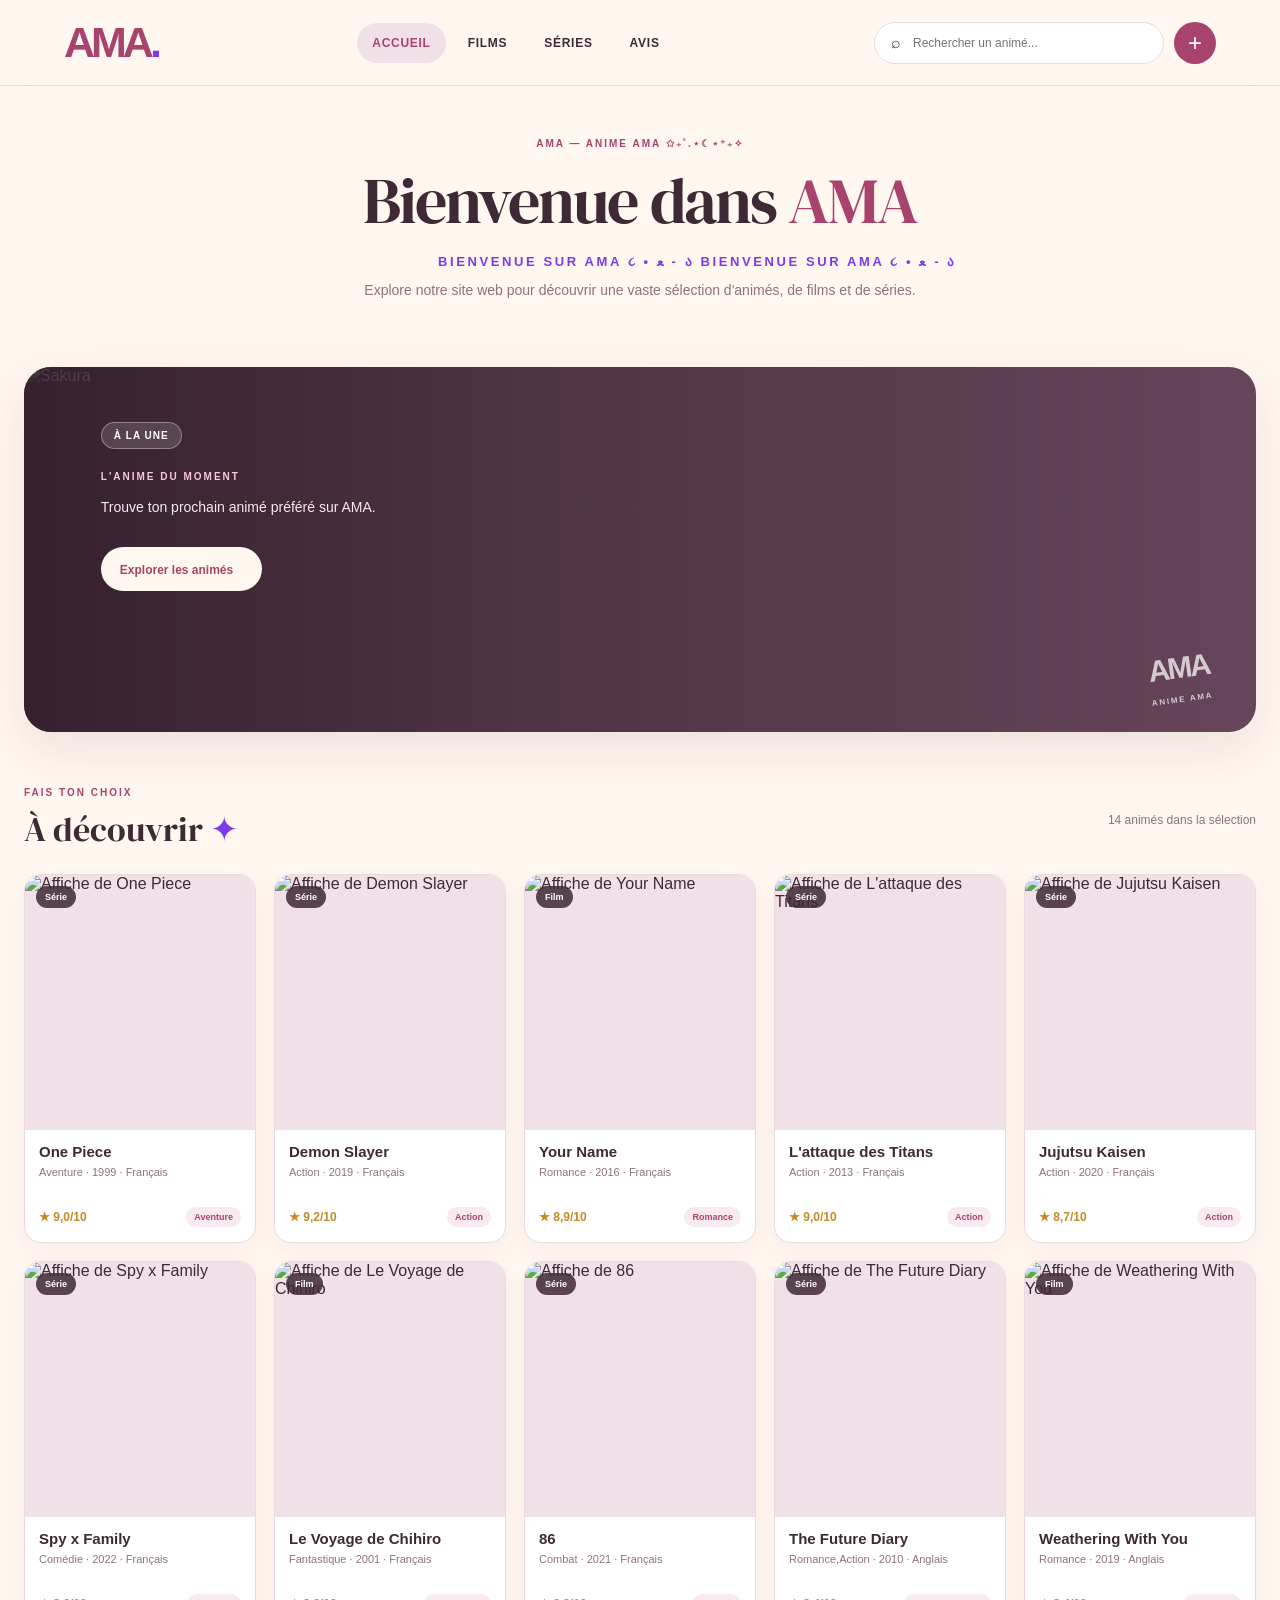
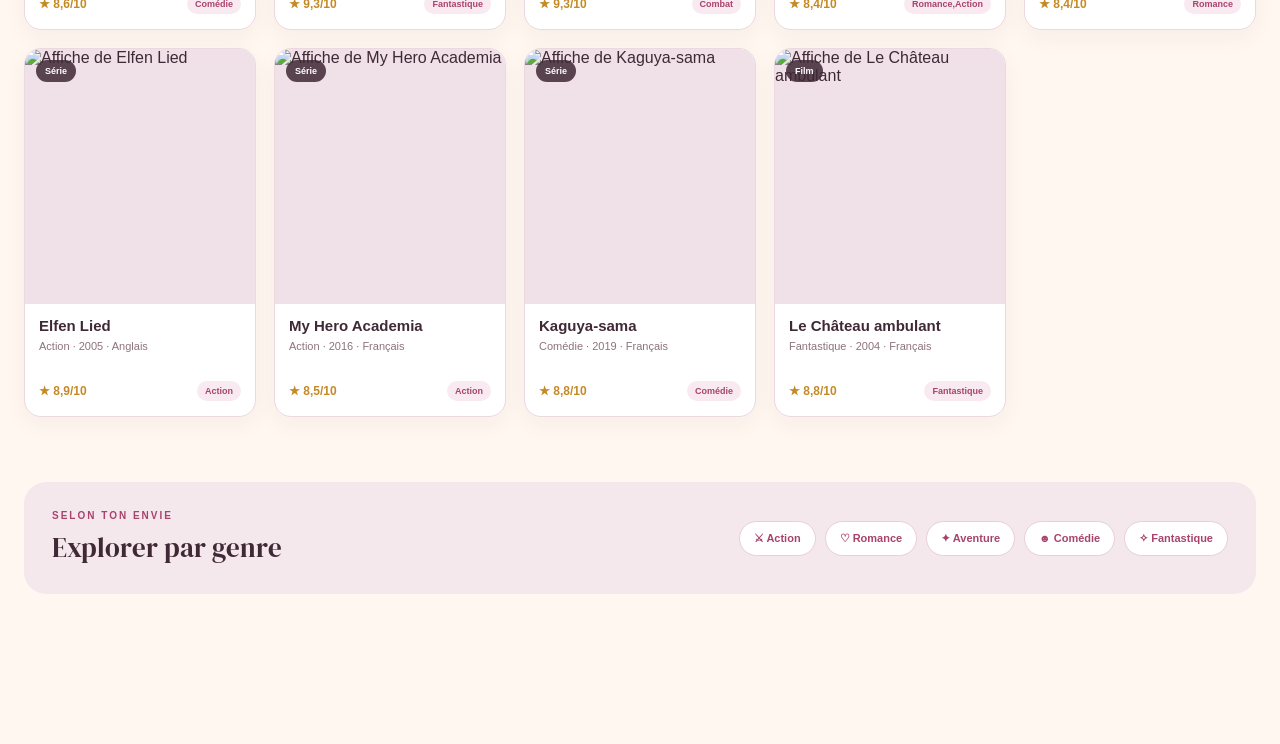
==== Accueil/accueil.html @ ab0bd55a "un seul css pour la barre de navig" ====
<!DOCTYPE html>
<html lang="fr">

<head>
    <meta charset="UTF-8">
    <meta name="viewport" content="width=device-width, initial-scale=1.0">

    <meta name="description" content="AMA — découvre tes animés préférés, films, séries et avis.">

    <title>AMA — Univers Anime</title>


    <link rel="stylesheet" href="../navigation.css">
    <link rel="stylesheet" href="accueil.css">
    <script src="accueil.js" defer></script>
</head>

    
    <header class="site-header">

        <a class="brand" href="accueil.html">
            AMA<span>.</span>
        </a>

        <nav class="main-nav">

            <button class="nav-link active" data-page-link="accueil"
                    title="Accueil - accueil.html"
                    data-tooltip="Accueil - accueil.html">
                ACCUEIL
            </button>

            <button class="nav-link" data-page-link="films"
                    title="Films - accueil.html#page-films"
                    data-tooltip="Films - accueil.html#page-films">
                FILMS
            </button>

            <button class="nav-link" data-page-link="series"
                    title="Séries - accueil.html#page-series"
                    data-tooltip="Séries - accueil.html#page-series">
                SÉRIES
            </button>

            <a class="nav-link" href="../Commentaire/avis.html"
               title="Avis - ../Commentaire/avis.html"
               data-tooltip="Avis - ../Commentaire/avis.html">
                AVIS
            </a>

        </nav>

        
        <div class="header-tools">

            <label class="search-box">
                <span>⌕</span>

                <input
                    id="searchInput"
                    type="search"
                    placeholder="Rechercher un animé..."
                    autocomplete="off"
                >
            </label>

            <button
                class="plus-button"
                id="catalogToggle"
                aria-label="Ouvrir le catalogue"
                aria-expanded="false"
            >
                +
            </button>

        </div>

    </header>


    <main>

        
        <section class="intro">

            <p class="eyebrow">
                AMA — ANIME AMA ✩₊˚.⋆☾⋆⁺₊✧
                
            </p>

            <h1>
                Bienvenue dans <span>AMA</span>
            </h1>

            <div class="marquee">
                <div class="marquee-track">
                    <span>
                        BIENVENUE SUR AMA ૮ • ﻌ - ა
                        BIENVENUE SUR AMA ૮ • ﻌ - ა
                        BIENVENUE SUR AMA ૮ • ﻌ - ა
                        BIENVENUE SUR AMA ૮ • ﻌ - ა
                    </span>
                </div>
            </div>

            <p class="intro-copy">
                Explore notre site web pour découvrir une vaste sélection d'animés, de films et de séries.
            </p>

        </section>


        
        <aside class="catalog-panel" id="catalogPanel" hidden>

            <div class="catalog-heading">

                <div>
                    <p class="eyebrow">
                        PERSONNALISE TA DÉCOUVERTE
                    </p>

                    <h2>Catalogue</h2>
                </div>

                <button class="close-panel" id="closeCatalog">
                    ×
                </button>

            </div>

            <div class="filter-grid">

                <label>
                    Genre

                    <select id="genreFilter">
                        <option value="all">Tous les genres</option>
                        <option>Action</option>
                        <option>Romance</option>
                        <option>Aventure</option>
                        <option>Comédie</option>
                        <option>Fantastique</option>
                        <option>Drame</option>
                    </select>
                </label>


                <label>
                    Langue

                    <select id="languageFilter">
                        <option value="all">Toutes les langues</option>
                        <option value="Français">Français</option>
                    
                        <option value="Anglais">Anglais</option>
                    </select>
                </label>


                <label>
                    Type

                    <select id="typeFilter">
                        <option value="all">Films et séries</option>
                        <option value="Film">Film</option>
                        <option value="Série">Série</option>
                    </select>
                </label>

            </div>

            <div class="panel-actions">

                <button class="button button-primary" id="applyFilters">
                    Appliquer les filtres
                </button>

                <button class="button button-ghost" id="resetFilters">
                    Réinitialiser
                </button>

            </div>

        </aside>


        
        <section class="page-section active" id="page-accueil">

            
            <section class="hero">

                <img
                    class="hero-image"
                    src="https://as2.ftcdn.net/v2/jpg/02/48/87/01/1000_F_248870149_HSCEcxfETS4tDQSvq5xugCmhyPV2Mt5U.jpg"
                    alt="Sakura"
                >

                <div class="hero-shade"></div>

                <div class="hero-content">

                    <span class="pill">
                        À LA UNE
                    </span>

                    <p class="hero-kicker">
                        L'ANIME DU MOMENT
                    </p>

                    

                    <p>
                        
                        Trouve ton prochain animé préféré sur AMA.
                    </p>

                    <button
                        class="button button-light"
                        data-scroll-to="popular"
                    >
                        Explorer les animés <span></span>
                    </button>

                </div>

                <div class="hero-stamp">
                    AMA<br>
                    <small>ANIME AMA</small>
                </div>

            </section>


            
            <section class="content-section" id="popular">

                <div class="section-heading">

                    <div>
                        <p class="eyebrow">FAIS TON CHOIX</p>
                        <h2>À découvrir <span>✦</span></h2>
                    </div>

                    <p class="section-note" id="resultCount">
                        Une sélection pour toi
                    </p>

                </div>

                <div class="anime-grid" id="animeGrid"></div>

                <p class="empty-state" id="emptyState" hidden>
                    Aucun animé ne correspond à ta recherche.
                
                </p>

            </section>


            
            <section class="genre-strip">

                <div>
                    <p class="eyebrow">SELON TON ENVIE</p>
                    <h2>Explorer par genre</h2>
                </div>

                <div class="genre-chips">

                    <button class="genre-chip" data-genre="Action">
                        ⚔ Action
                    </button>

                    <button class="genre-chip" data-genre="Romance">
                        ♡ Romance
                    </button>

                    <button class="genre-chip" data-genre="Aventure">
                        ✦ Aventure
                    </button>

                    <button class="genre-chip" data-genre="Comédie">
                        ☻ Comédie
                    </button>

                    <button class="genre-chip" data-genre="Fantastique">
                        ✧ Fantastique
                    </button>

                </div>

            </section>

        </section>


        
        <section class="page-section" id="page-films">

            <div class="page-title">

                <p class="eyebrow">
                    ANIME
                </p>

                <h2>Films <span>AMA</span></h2>

                

            </div>

            <div class="anime-grid" id="filmsGrid"></div>

        </section>


        
        <section class="page-section" id="page-series">

            <div class="page-title">

                <p class="eyebrow">
                    ÉPISODE APRÈS ÉPISODE
                </p>

                <h2>Séries <span>AMA</span></h2>

            

            </div>

            <div class="anime-grid" id="seriesGrid"></div>

        </section>

    </main>
</body>
</html>
---- navigation.css ----
:root {
    --cream: #FFF7F0;
    --pink: #A8436D;
    --purple: #7C3AED;
    --plum: #3F2935;
    --ink: #35252E;
    --muted: #8E727E;
    --line: #EBD9DF;
    --white: #FFFFFF;
    --shadow: 0 18px 50px rgba(88, 44, 65, .11);
}

.site-header {
    min-height: 86px;
    padding: 15px clamp(20px, 5vw, 76px);
    display: flex;
    align-items: center;
    gap: 35px;
    justify-content: space-between;
    background: rgba(255, 247, 240, .94);
    border-bottom: 1px solid var(--line);
    position: sticky;
    top: 0;
    z-index: 20;
    backdrop-filter: blur(14px);
}

.brand {
    color: var(--pink);
    font-family: "Nunito", sans-serif;
    font-weight: 900;
    letter-spacing: -4px;
    font-size: 43px;
    line-height: 1;
    text-decoration: none;
}

.brand span {
    color: var(--purple);
}

.main-nav {
    display: flex;
    align-items: center;
    gap: 7px;
}

.nav-link {
    position: relative;
    border: 0;
    background: transparent;
    color: var(--plum);
    font-weight: 900;
    letter-spacing: .06em;
    font-size: 12px;
    padding: 13px 15px;
    border-radius: 30px;
    text-decoration: none;
    transition: .2s;
}

.nav-link:hover,
.nav-link.active {
    background: #F0E1E8;
    color: var(--pink);
}

.nav-link[data-tooltip]::after {
    content: attr(data-tooltip);
    position: absolute;
    left: 50%;
    bottom: -46px;
    z-index: 30;
    transform: translateX(-50%) translateY(-4px);
    width: max-content;
    max-width: 260px;
    padding: 8px 11px;
    border-radius: 8px;
    background: var(--plum);
    color: var(--white);
    box-shadow: 0 8px 24px rgba(63, 41, 53, .18);
    font-size: 11px;
    font-weight: 700;
    letter-spacing: 0;
    line-height: 1.3;
    opacity: 0;
    pointer-events: none;
    transition: opacity .15s ease, transform .15s ease;
}

.nav-link[data-tooltip]:hover::after,
.nav-link[data-tooltip]:focus-visible::after {
    opacity: 1;
    transform: translateX(-50%) translateY(0);
}

.header-tools {
    display: flex;
    gap: 10px;
    align-items: center;
}

.search-box {
    width: min(290px, 26vw);
    display: flex;
    align-items: center;
    gap: 10px;
    background: var(--white);
    border: 1px solid var(--line);
    border-radius: 30px;
    padding: 11px 16px;
}

.search-box input {
    min-width: 0;
    width: 100%;
    border: 0;
    outline: 0;
    background: transparent;
    color: var(--ink);
    font-size: 12px;
}

.plus-button {
    width: 42px;
    height: 42px;
    flex: 0 0 42px;
    border: 0;
    border-radius: 50%;
    background: var(--pink);
    color: var(--white);
    font-size: 24px;
    font-weight: 400;
}

@media (max-width: 1000px) {
    .site-header {
        flex-wrap: wrap;
        gap: 12px;
    }

    .main-nav {
        order: 3;
        width: 100%;
        justify-content: center;
    }

    .header-tools {
        margin-left: auto;
    }
}

@media (max-width: 650px) {
    .site-header {
        padding: 14px 17px;
    }

    .brand {
        font-size: 36px;
    }

    .main-nav {
        overflow-x: auto;
        justify-content: flex-start;
    }

    .nav-link {
        padding: 10px 12px;
        font-size: 10px;
    }

    .header-tools {
        width: 100%;
    }

    .search-box {
        width: 100%;
        flex: 1;
    }
}
---- Accueil/accueil.css ----
/* IMPORTATION DES POLICES */

@import url('https://fonts.googleapis.com/css2?family=DM+Serif+Display&display=swap');


/* COULEURS PRINCIPALES */

:root {
    --cream: #FFF7F0;
    --pink: #A8436D;
    --purple: #7C3AED;
    --plum: #3F2935;
    --ink: #35252E;
    --muted: #8E727E;
    --line: #EBD9DF;
    --white: #FFFFFF;

    --shadow: 0 18px 50px rgba(88, 44, 65, .11);
}


/* PARAMÈTRES GÉNÉRAUX */

* {
    box-sizing: border-box;
}

html {
    scroll-behavior: smooth;
}

body {
    margin: 0;
    background: var(--cream);
    color: var(--plum);
    font-family: 'Nunito', sans-serif;
}

button,
input,
select,
textarea {
    font: inherit;
}

button {
    cursor: pointer;
}








.intro {
    text-align: center;
    padding: 52px 20px 24px;
}

.eyebrow {
    color: var(--pink);
    font-size: 10px;
    letter-spacing: .2em;
    font-weight: 900;
    margin: 0 0 8px;
}

.intro h1,
.page-title h2 {
    font-family: 'DM Serif Display', Georgia, serif;
    font-size: clamp(40px, 5vw, 65px);
    font-weight: 400;
    margin: 0;
    color: var(--plum);
    letter-spacing: -.03em;
}

.intro h1 span,
.page-title h2 span {
    color: var(--pink);
}




.marquee {
    max-width: 640px;
    overflow: hidden;
    margin: 10px auto 0;

    color: var(--purple);
    font-weight: 900;
    font-size: 13px;
    letter-spacing: .2em;

    white-space: nowrap;
}

.marquee-track {
    display: inline-block;
    min-width: 200%;

    animation: marquee 18s linear infinite;
}

@keyframes marquee {
    from {
        transform: translateX(0);
    }

    to {
        transform: translateX(-50%);
    }
}

.intro-copy {
    color: var(--muted);
    margin: 12px 0 0;
    font-size: 14px;
}



.catalog-panel {
    width: min(950px, calc(100% - 40px));
    margin: 5px auto 25px;

    background: white;
    border: 1px solid var(--line);
    border-radius: 22px;

    padding: 24px;

    box-shadow: var(--shadow);
}

.catalog-panel[hidden] {
    display: none;
}

.catalog-heading,
.section-heading,
.reviews-heading {
    display: flex;
    justify-content: space-between;
    align-items: center;
    gap: 15px;
}

.catalog-heading h2 {
    margin: 0;
    font-size: 25px;
}

.close-panel {
    border: 0;
    background: #F7EAF0;
    color: var(--pink);

    border-radius: 50%;
    width: 36px;
    height: 36px;

    font-size: 24px;
}



.filter-grid {
    display: grid;
    grid-template-columns: repeat(3, 1fr);
    gap: 15px;
    margin: 20px 0;
}

.filter-grid label,
.review-form label {
    display: grid;
    gap: 7px;

    color: var(--pink);
    font-weight: 800;
    font-size: 12px;
}

select,
.review-form input,
.review-form textarea {
    width: 100%;

    border: 1px solid var(--line);
    background: #FFFCFA;
    border-radius: 12px;

    padding: 12px;
    color: var(--plum);

    outline-color: var(--purple);
}

.panel-actions {
    display: flex;
    gap: 10px;
}



.button {
    border: 0;
    border-radius: 30px;

    padding: 12px 19px;

    font-weight: 900;
    font-size: 12px;

    transition: .2s;
}

.button:hover {
    transform: translateY(-2px);
}

.button-primary {
    background: var(--purple);
    color: white;

    box-shadow: 0 8px 18px #7c3aed33;
}

.button-ghost {
    color: var(--pink);
    background: #F8EAF0;
}




.hero {
    width: min(1320px, calc(100% - 48px));
    min-height: 365px;

    margin: 10px auto 55px;

    border-radius: 27px;
    overflow: hidden;

    position: relative;

    background: #69465C;
    color: white;

    box-shadow: var(--shadow);
}

.hero-image {
    position: absolute;

    width: 100%;
    height: 100%;

    inset: 0;

    object-fit: cover;
    object-position: center 38%;
}

.hero-shade {
    position: absolute;
    inset: 0;

    background: linear-gradient(
        90deg,
        rgba(47,27,40,.88),
        rgba(63,41,53,.62) 42%,
        rgba(63,41,53,.05)
    );
}

.hero-content {
    position: relative;
    z-index: 1;

    max-width: 520px;

    padding: 55px clamp(25px, 6vw, 78px);
}

.pill {
    display: inline-flex;

    border-radius: 30px;

    background: #FFFFFF26;
    color: white;
    border: 1px solid #FFFFFF55;

    padding: 7px 12px;

    font-size: 10px;
    font-weight: 900;
    letter-spacing: .1em;
}

.hero-kicker {
    color: #F6C9DC;
    letter-spacing: .2em;

    font-size: 10px;
    font-weight: 900;

    margin: 22px 0 4px;
}

.hero h2 {
    font-family: 'DM Serif Display', Georgia, serif;

    font-size: clamp(44px, 6vw, 70px);
    font-weight: 400;

    line-height: .98;

    margin: 0 0 15px;
}

.hero-content > p:not(.hero-kicker) {
    color: #F8EAF0;
    max-width: 360px;

    font-size: 14px;
    line-height: 1.7;
}

.button-light {
    background: var(--cream);
    color: var(--pink);
    margin-top: 13px;
}

.button-light span {
    padding-left: 10px;
    font-size: 17px;
}

.hero-stamp {
    position: absolute;
    right: 45px;
    bottom: 28px;
    z-index: 1;

    color: #FFFFFFB8;

    font-size: 30px;
    line-height: .8;

    font-weight: 900;
    letter-spacing: -.08em;

    text-align: right;
    transform: rotate(-8deg);
}

.hero-stamp small {
    font-size: 8px;
    letter-spacing: .22em;
}




.content-section,
.genre-strip,
.page-title,
.review-layout {
    width: min(1250px, calc(100% - 48px));
    margin-left: auto;
    margin-right: auto;
}

.section-heading {
    margin-bottom: 22px;
}

.section-heading h2,
.genre-strip h2 {
    margin: 0;

    font-family: 'DM Serif Display', Georgia, serif;
    font-size: 34px;
    font-weight: 400;
}

.section-heading h2 span {
    color: var(--purple);
}

.section-note {
    color: var(--muted);
    font-size: 12px;
}




.anime-grid {
    display: grid;
    grid-template-columns: repeat(5, minmax(0, 1fr));
    gap: 18px;
}

.anime-card {
    min-width: 0;

    border-radius: 17px;
    overflow: hidden;

    background: white;
    border: 1px solid var(--line);

    box-shadow: 0 8px 24px #582c410c;

    transition: transform .22s, box-shadow .22s;
}

.anime-card:hover {
    transform: translateY(-6px);
    box-shadow: var(--shadow);
}

.poster-wrap {
    position: relative;
    height: 255px;
    overflow: hidden;
    background: #F0E1E8;
}

.poster-wrap img {
    width: 100%;
    height: 100%;

    object-fit: cover;
    display: block;

    transition: transform .35s;
}

.anime-card:hover img {
    transform: scale(1.05);
}

.poster-type {
    position: absolute;
    top: 11px;
    left: 11px;

    background: #3F2935D9;
    color: white;

    padding: 6px 9px;
    border-radius: 20px;

    font-size: 9px;
    font-weight: 900;
}

.anime-info {
    padding: 13px 14px 15px;
}

.anime-info h3 {
    margin: 0 0 6px;
    color: var(--plum);
    font-size: 15px;
}

.anime-meta {
    color: var(--muted);
    font-size: 11px;
    min-height: 31px;
}

.anime-bottom {
    display: flex;
    justify-content: space-between;
    align-items: center;
    margin-top: 10px;
}

.rating {
    color: #C58A26;
    font-weight: 900;
    font-size: 12px;
}

.genre-tag {
    color: var(--pink);
    background: #F8EAF0;

    border-radius: 20px;
    padding: 5px 8px;

    font-size: 9px;
    font-weight: 900;
}

.empty-state {
    text-align: center;
    color: var(--muted);

    padding: 40px;

    background: white;
    border-radius: 18px;
}


/* EXPLORER PAR GENRE */

.genre-strip {
    margin-top: 65px;
    margin-bottom: 75px;

    padding: 28px;
    border-radius: 22px;

    background: #F5E8ED;

    display: flex;
    align-items: center;
    justify-content: space-between;

    gap: 25px;
}

.genre-strip h2 {
    font-size: 27px;
}

.genre-chips {
    display: flex;
    flex-wrap: wrap;
    gap: 9px;
    justify-content: flex-end;
}

.genre-chip {
    border: 1px solid #E8CED9;
    background: white;

    color: var(--pink);

    padding: 10px 14px;
    border-radius: 25px;

    font-weight: 800;
    font-size: 11px;
}

.genre-chip:hover {
    color: white;
    background: var(--purple);
    border-color: var(--purple);
}


/* AFFICHAGE DES PAGES */

.page-section {
    display: none;
    padding: 35px 0 75px;
}

.page-section.active {
    display: block;
}

.page-title {
    margin-bottom: 30px;
}

.page-title h2 {
    font-size: 52px;
}

.page-title > p:last-child {
    color: var(--muted);
}


/* PAGE AVIS */

.review-layout {
    display: grid;

    grid-template-columns:
        minmax(260px, .8fr)
        minmax(0, 1.4fr);

    gap: 28px;
    align-items: start;
}

.review-feature {
    background: white;

    border: 1px solid var(--line);
    border-radius: 22px;

    overflow: hidden;

    box-shadow: var(--shadow);
}

.review-feature > img {
    width: 100%;
    height: 350px;

    object-fit: cover;
    display: block;
}

.review-feature-info {
    padding: 20px;
}

.review-feature-info .pill {
    background: #F3E4EB;
    color: var(--pink);
    border: 0;
}

.review-feature-info h3 {
    font-family: 'DM Serif Display', Georgia, serif;

    font-size: 30px;
    font-weight: 400;

    margin: 13px 0 5px;
}

.review-feature-info p {
    color: var(--muted);
    font-size: 12px;
}

.big-rating {
    color: #C58A26;

    font-size: 27px;
    font-weight: 900;

    margin-top: 14px;
}

.big-rating small {
    color: var(--muted);
    font-size: 13px;
}


/* COLONNE DES COMMENTAIRES */

.reviews-column {
    background: white;

    border: 1px solid var(--line);
    border-radius: 22px;

    padding: 23px;

    box-shadow: var(--shadow);
}

.reviews-heading h3 {
    margin: 0;
    font-size: 22px;
}

.review-count {
    color: var(--pink);
    background: #F8EAF0;

    border-radius: 20px;
    padding: 7px 11px;

    font-size: 11px;
    font-weight: 900;
}


/* FORMULAIRE DES AVIS */

.review-form {
    display: grid;
    gap: 9px;

    padding: 19px 0;
    margin: 14px 0;

    border-top: 1px solid var(--line);
    border-bottom: 1px solid var(--line);
}

.review-form textarea {
    resize: vertical;
}

.review-form .button {
    justify-self: start;
    margin-top: 5px;
}


/* COMMENTAIRES */

.review-list {
    display: grid;
    gap: 12px;
}

.review-card {
    background: #FFFAF7;

    border: 1px solid #F1E3E7;

    padding: 15px 17px;
    border-radius: 15px;
}

.review-top {
    display: flex;
    justify-content: space-between;
    gap: 10px;

    color: var(--plum);
    font-size: 13px;
}

.review-top span {
    color: #C58A26;
    font-weight: 900;
}

.review-card p {
    color: #795E6A;
    font-size: 13px;
    line-height: 1.55;
    margin: 8px 0 0;
}




.site-footer {
    border-top: 1px solid var(--line);

    padding: 35px 24px;

    text-align: center;
    color: var(--muted);
}

.footer-brand {
    font-size: 35px;
    display: inline-block;
}

.site-footer p {
    font-size: 12px;
}

.site-footer small {
    font-size: 10px;
}




.back-top {
    position: fixed;

    bottom: 22px;
    right: 22px;

    width: 45px;
    height: 45px;

    border: 0;
    border-radius: 50%;

    background: var(--purple);
    color: white;

    font-size: 23px;
    box-shadow: var(--shadow);

    opacity: 0;
    pointer-events: none;

    transition: .2s;
}

.back-top.visible {
    opacity: 1;
    pointer-events: auto;
}


/* ADAPTATION TABLETTES */

@media (max-width: 1000px) {
    .anime-grid {
        grid-template-columns: repeat(3, minmax(0, 1fr));
    }

    .genre-strip {
        align-items: flex-start;
        flex-direction: column;
    }

    .genre-chips {
        justify-content: flex-start;
    }

}


/* ADAPTATION TÉLÉPHONES */

@media (max-width: 650px) {
    .intro {
        padding-top: 35px;
    }

    .hero {
        width: calc(100% - 28px);
        min-height: 390px;
    }

    .hero-content {
        padding: 40px 25px;
    }

    .hero-stamp {
        right: 20px;
        bottom: 17px;
    }

    .content-section,
    .genre-strip,
    .page-title,
    .review-layout {
        width: calc(100% - 28px);
    }

    .anime-grid {
        grid-template-columns: repeat(2, minmax(0, 1fr));
        gap: 11px;
    }

    .poster-wrap {
        height: 205px;
    }

    .anime-info {
        padding: 10px;
    }

    .anime-info h3 {
        font-size: 13px;
    }

    .filter-grid {
        grid-template-columns: 1fr;
    }

    .review-layout {
        grid-template-columns: 1fr;
    }

    .review-feature > img {
        height: 300px;
    }

    .reviews-column {
        padding: 17px;
    }

    .section-heading h2 {
        font-size: 29px;
    }

}


/* Vignette Demon Slayer cliquable — effet au survol */
.review-feature a img {
    cursor: pointer;
    transition: transform 0.3s;
}

.review-feature a img:hover {
    transform: scale(1.05);
}


/* Vignettes des cartes cliquables (grille accueil, films, séries) */
.anime-card a.poster-link {
    display: block;
    text-decoration: none;
    color: inherit;
}

.anime-card a.poster-link img,
.review-feature a img {
    cursor: pointer;
    transition: transform 0.3s;
}

.anime-card a.poster-link:hover img,
.review-feature a img:hover {
    transform: scale(1.05);
}


/* Bouton "Visualiser" sur l'affiche */
.poster-wrap {
    position: relative;
}

.watch-btn {
    position: absolute;
    left: 50%;
    bottom: 12px;
    transform: translateX(-50%) translateY(6px);

    padding: 8px 16px;
    border: none;
    border-radius: 999px;

    background: var(--purple, #a8436d);
    color: white;

    font-family: inherit;
    font-size: 14px;
    font-weight: 700;

    cursor: pointer;
    opacity: 0;
    pointer-events: none;

    transition: opacity .25s, transform .25s;
    box-shadow: 0 4px 14px rgba(0, 0, 0, .35);
}

.anime-card a.poster-link:hover .watch-btn,
.anime-card a.poster-link:focus-visible .watch-btn {
    opacity: 1;
    pointer-events: auto;
    transform: translateX(-50%) translateY(0);
}

.watch-btn:hover {
    filter: brightness(1.15);
}

/* Sur mobile (pas de survol possible) : bouton toujours visible */
@media (hover: none) {
    .watch-btn {
        opacity: 1;
        pointer-events: auto;
        transform: translateX(-50%) translateY(0);
    }
}
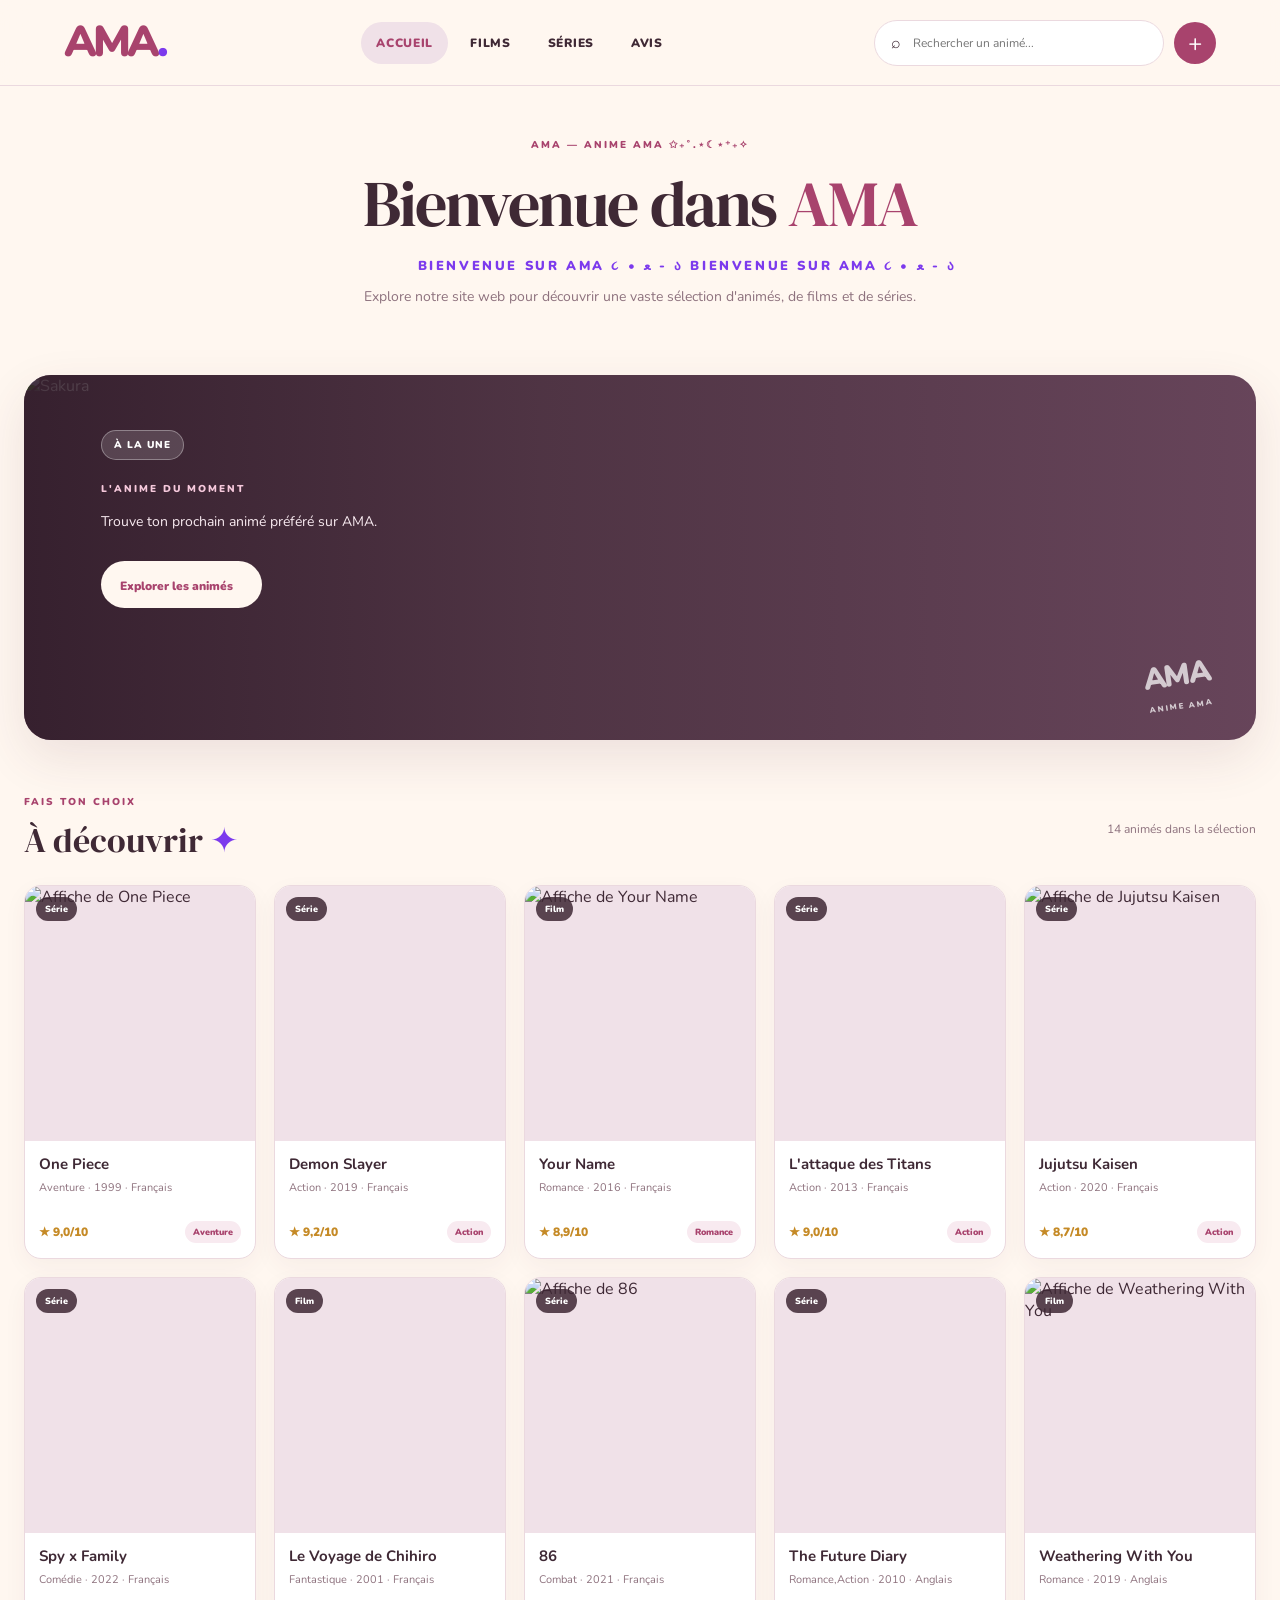
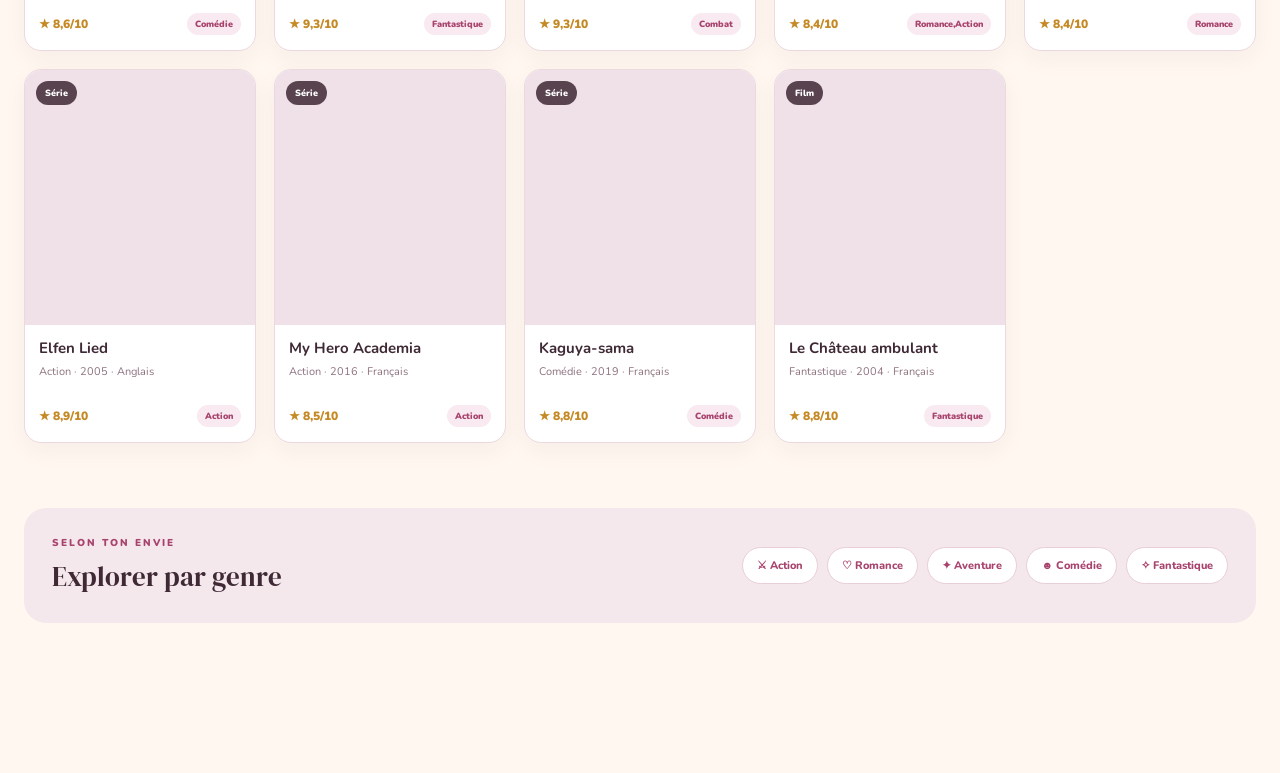
==== commit 6f0284bd: "meme police" ====
--- a/Accueil/accueil.html
+++ b/Accueil/accueil.html
@@ -9,6 +9,9 @@
 
     <title>AMA — Univers Anime</title>
 
+    <link rel="preconnect" href="https://fonts.googleapis.com">
+    <link rel="preconnect" href="https://fonts.gstatic.com" crossorigin>
+    <link href="https://fonts.googleapis.com/css2?family=Nunito:wght@400;500;600;700;800;900&display=swap" rel="stylesheet">
 
     <link rel="stylesheet" href="../navigation.css">
     <link rel="stylesheet" href="accueil.css">
--- a/navigation.css
+++ b/navigation.css
@@ -27,7 +27,7 @@
 
 .brand {
     color: var(--pink);
-    font-family: "Nunito", sans-serif;
+    font-family: "Nunito", "Segoe UI", sans-serif;
     font-weight: 900;
     letter-spacing: -4px;
     font-size: 43px;
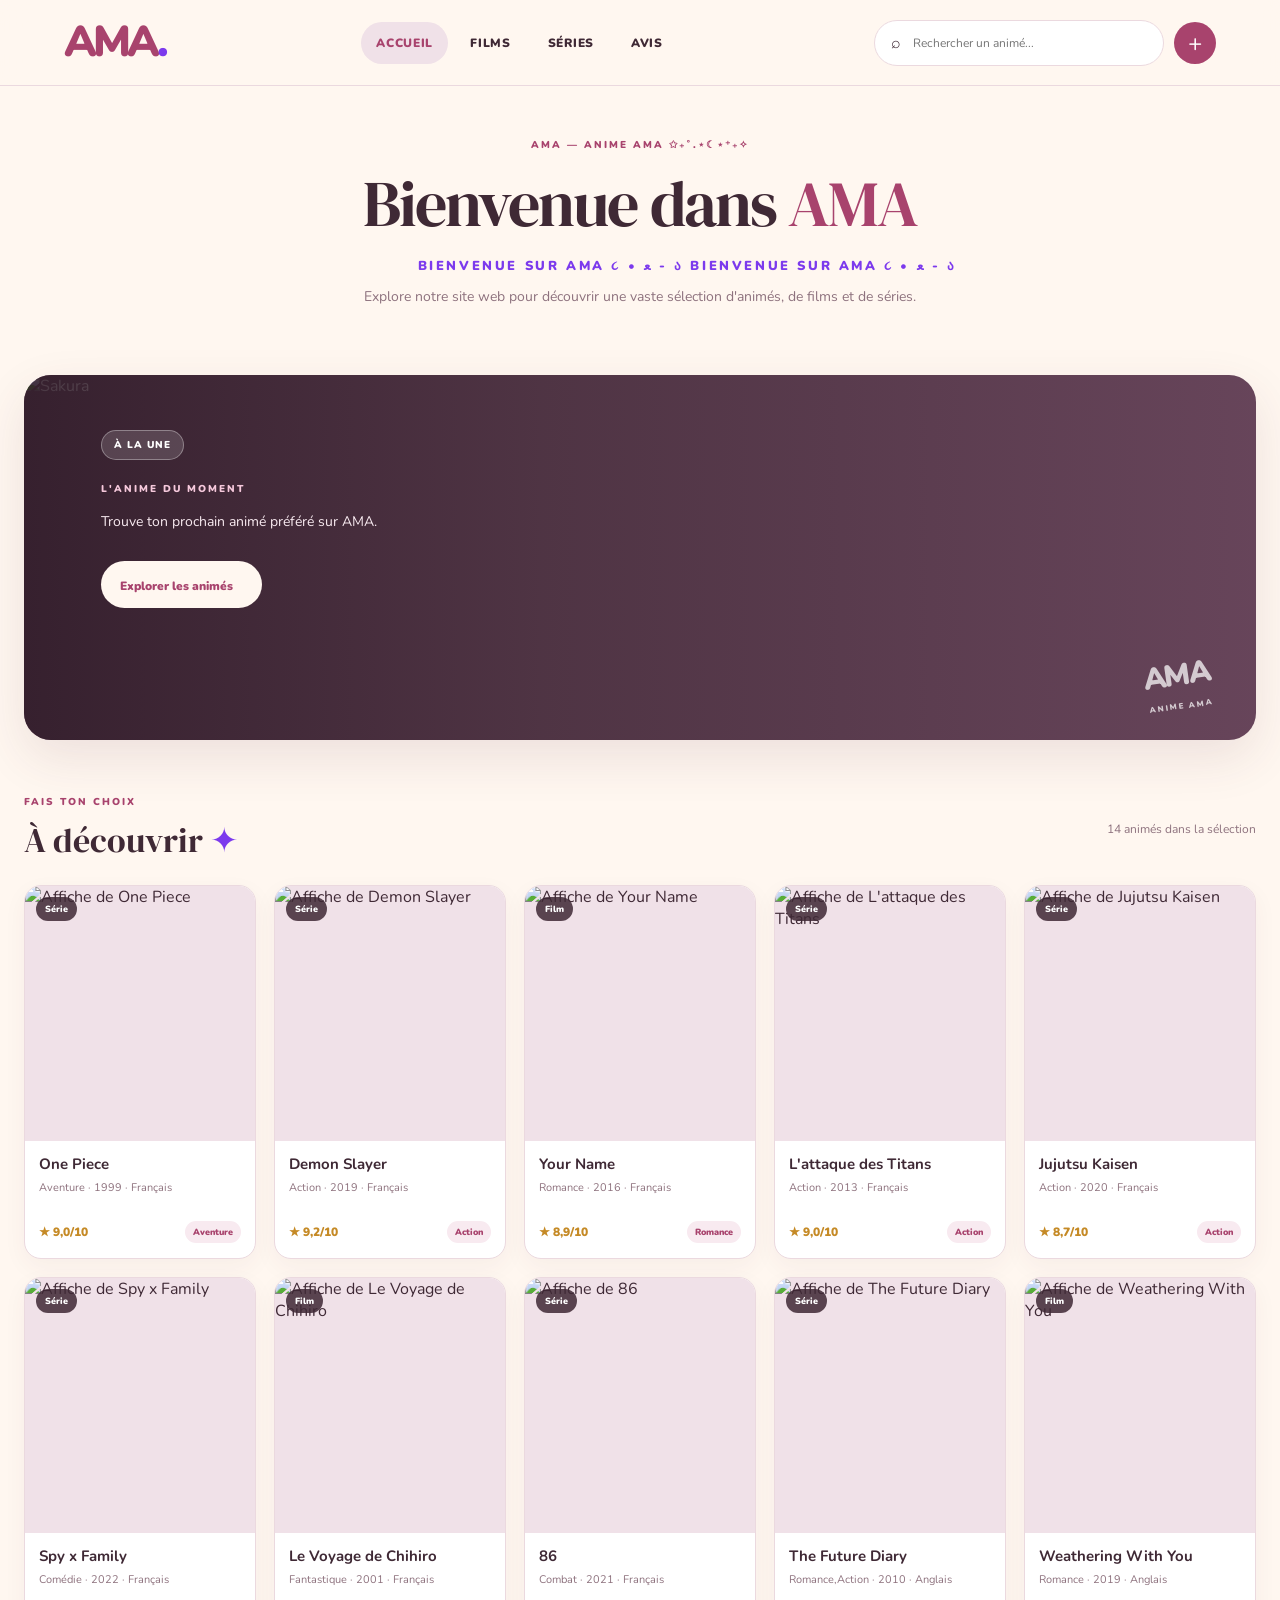
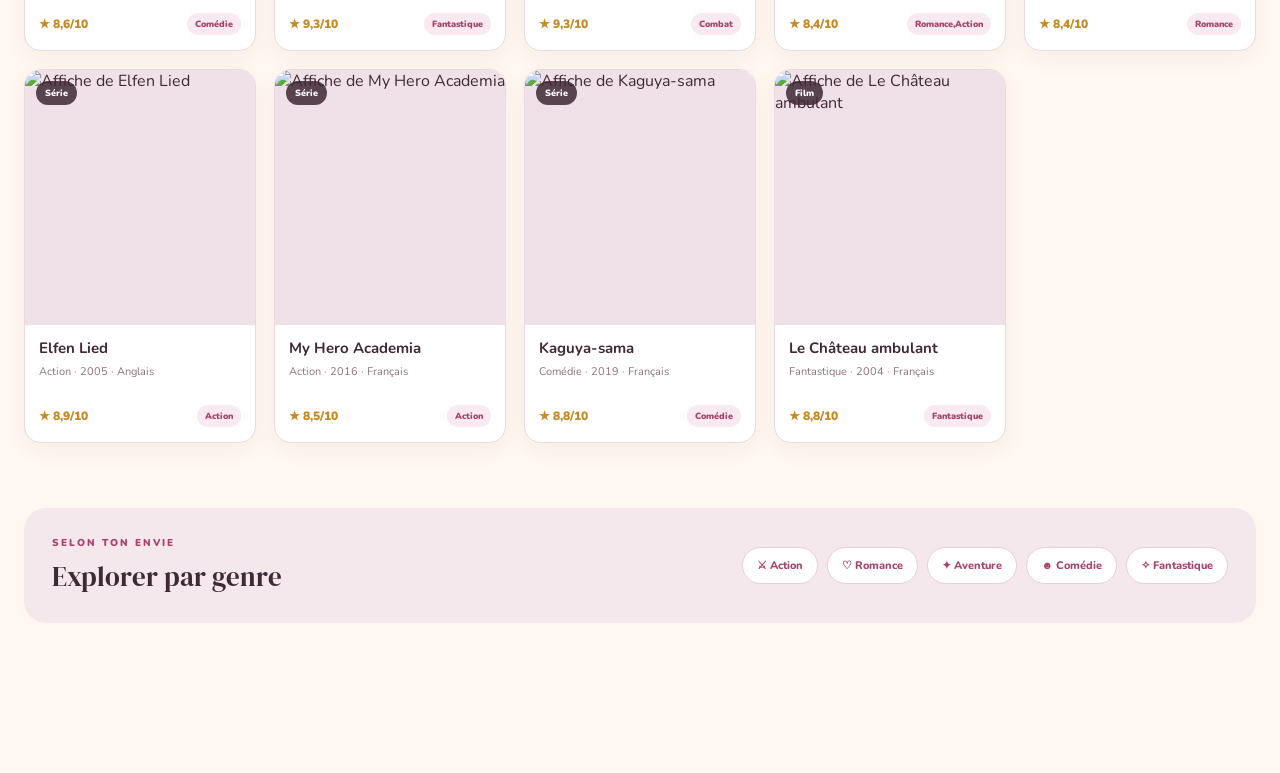
==== commit 55c62d74: "pages-avis recrée" ====
--- a/Accueil/accueil.html
+++ b/Accueil/accueil.html
@@ -45,11 +45,12 @@
                 SÉRIES
             </button>
 
-            <a class="nav-link" href="../Commentaire/avis.html"
-               title="Avis - ../Commentaire/avis.html"
-               data-tooltip="Avis - ../Commentaire/avis.html">
+            <button class="nav-link" data-page-link="avis"
+                    title="Avis - accueil.html#pages-avis"
+                    data-tooltip="Avis - accueil.html#pages-avis"
+                    type="button">
                 AVIS
-            </a>
+            </button>
 
         </nav>
 
@@ -338,6 +339,177 @@
 
         </section>
 
+
+        
+        <section class="page-section" id="page-avis">
+
+            <div class="page-title">
+
+                <p class="eyebrow">
+                    LA COMMUNAUTÉ AMA
+                </p>
+
+                <h2>Les avis <span>✦</span></h2>
+
+                <p>
+                    Lis les impressions des autres fans
+                    et partage la tienne.
+                </p>
+
+            </div>
+
+
+            <div class="review-layout">
+
+                <article class="review-feature">
+
+                    <a href="https://www.youtube.com/embed/6vMuWuWlW4I?autoplay=1"
+                       target="_blank"
+                       rel="noopener noreferrer"
+                       title="Lire la bande-annonce de Demon Slayer">
+                        <img
+                            src="https://cdn.myanimelist.net/images/anime/1171/109222.jpg"
+                            alt="Affiche de Demon Slayer"
+                        >
+                    </a>
+
+                    <div class="review-feature-info">
+
+                        <span class="pill">
+                            ANIME À L'AFFICHE
+                        </span>
+
+                        <h3>Demon Slayer</h3>
+
+                        <p>
+                            Série · Action, Fantastique · 2019
+                        </p>
+
+                        <div class="big-rating">
+                            ★ 9,2 <small>/ 10</small>
+                        </div>
+
+                    </div>
+
+                </article>
+
+
+                <div class="reviews-column">
+
+                    <div class="reviews-heading">
+
+                        <div>
+                            <p class="eyebrow">
+                                CE QU'EN PENSE LA COMMUNAUTÉ
+                            </p>
+
+                            <h3>Avis des utilisateurs</h3>
+                        </div>
+
+                        <span class="review-count">
+                            3 avis
+                        </span>
+
+                    </div>
+
+
+                    <form class="review-form" id="reviewForm">
+
+                        <label for="reviewName">
+                            Ton pseudo
+                        </label>
+
+                        <input
+                            id="reviewName"
+                            name="reviewName"
+                            maxlength="24"
+                            placeholder="Ex. AnimeFan"
+                            required
+                        >
+
+
+                        <label for="reviewRating">
+                            Ta note sur 10
+                        </label>
+
+                        <select id="reviewRating" name="reviewRating">
+                            <option value="10">10 / 10</option>
+                            <option value="9" selected>9 / 10</option>
+                            <option value="8">8 / 10</option>
+                            <option value="7">7 / 10</option>
+                            <option value="6">6 / 10</option>
+                            <option value="5">5 / 10</option>
+                            <option value="4">4 / 10</option>
+                            <option value="3">3 / 10</option>
+                            <option value="2">2 / 10</option>
+                            <option value="1">1 / 10</option>
+                        </select>
+
+
+                        <label for="reviewText">
+                            Ton commentaire
+                        </label>
+
+                        <textarea
+                            id="reviewText"
+                            name="reviewText"
+                            rows="3"
+                            maxlength="400"
+                            placeholder="Qu'as-tu pensé de cet animé ?"
+                            required
+                        ></textarea>
+
+
+                        <button class="button button-primary" type="submit">
+                            Publier mon avis ↗
+                        </button>
+
+                    </form>
+
+
+                    <div class="review-list" id="reviewList">
+
+                        <article class="review-card">
+                            <div class="review-top">
+                                <strong>MangaFan</strong>
+                                <span>★ 10/10</span>
+                            </div>
+                            <p>
+                                Une animation magnifique et une
+                                histoire très touchante. J'ai adoré !
+                            </p>
+                        </article>
+
+                        <article class="review-card">
+                            <div class="review-top">
+                                <strong>Yuki_07</strong>
+                                <span>★ 9/10</span>
+                            </div>
+                            <p>
+                                Les personnages sont attachants
+                                et les combats impressionnants.
+                            </p>
+                        </article>
+
+                        <article class="review-card">
+                            <div class="review-top">
+                                <strong>OtakuLuna</strong>
+                                <span>★ 8/10</span>
+                            </div>
+                            <p>
+                                Une très belle série,
+                                avec beaucoup d'émotion.
+                            </p>
+                        </article>
+
+                    </div>
+
+                </div>
+
+            </div>
+
+        </section>
+
     </main>
 </body>
 </html>
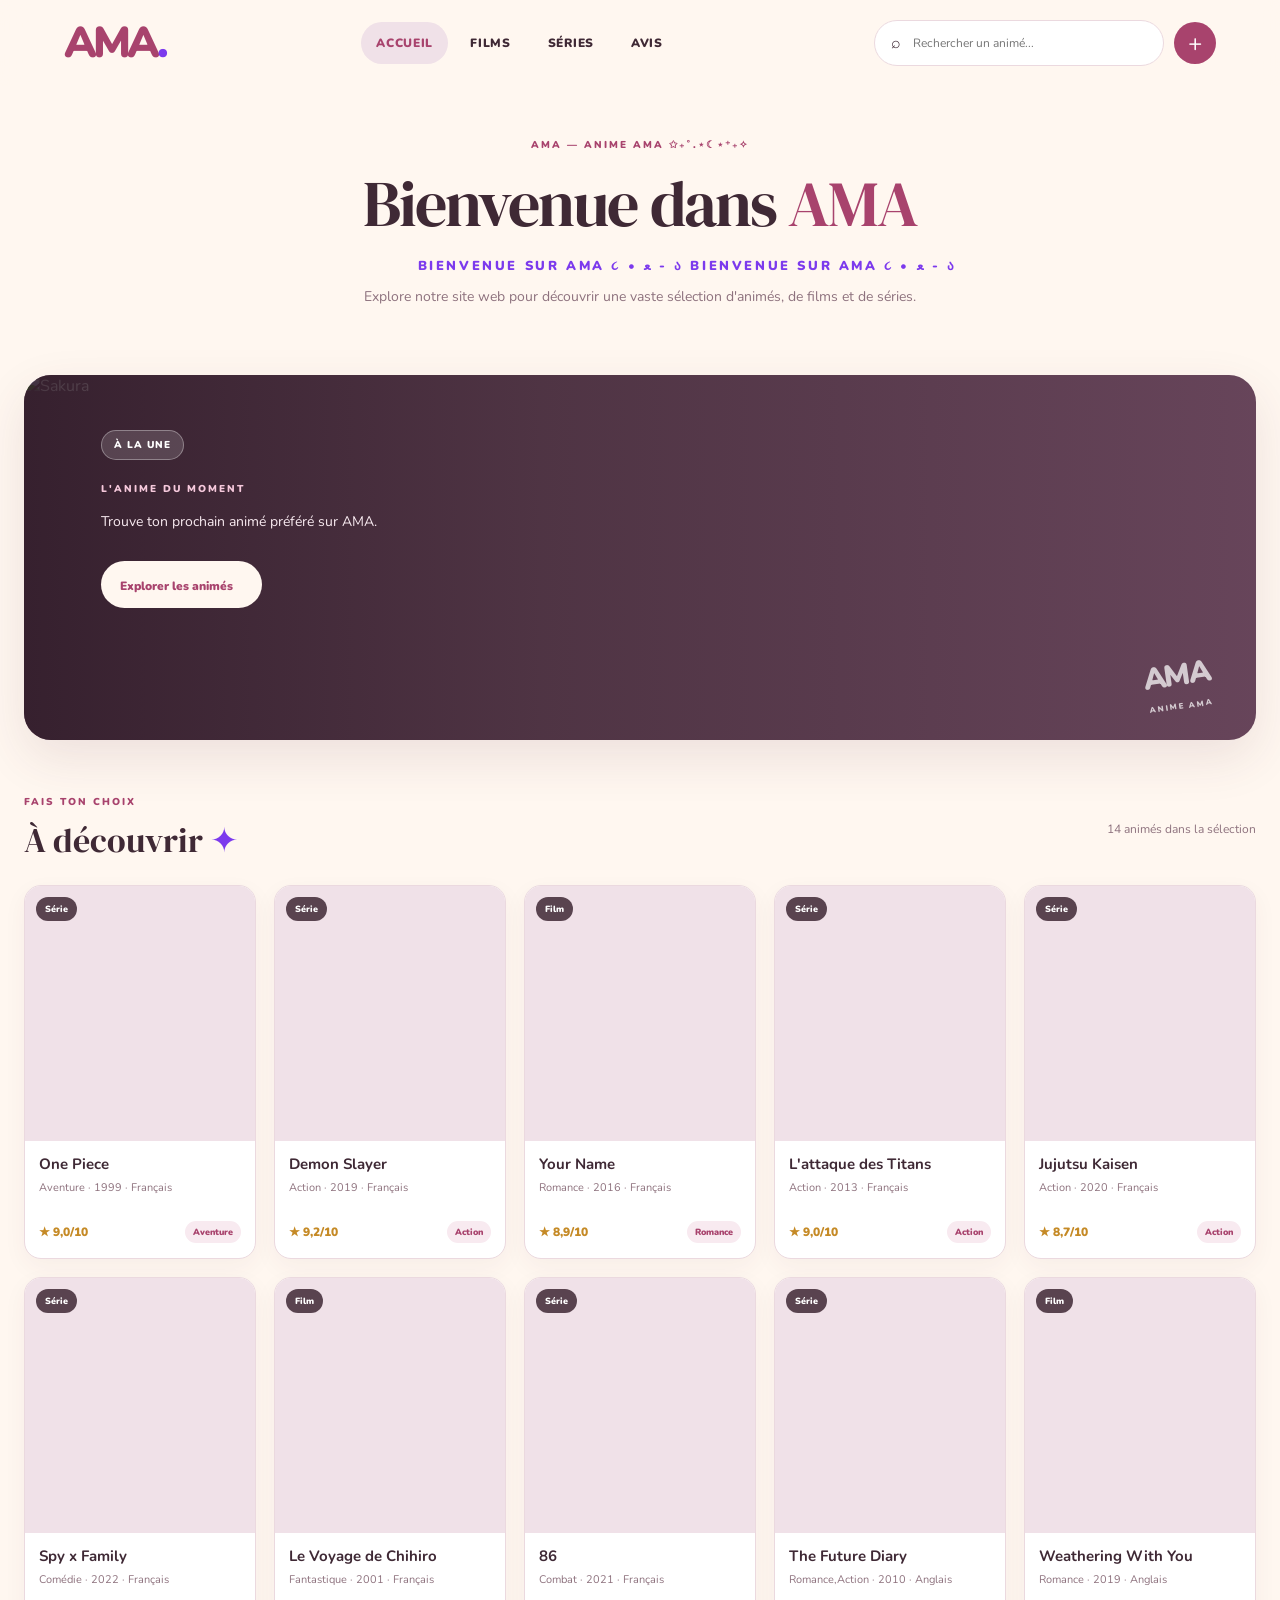
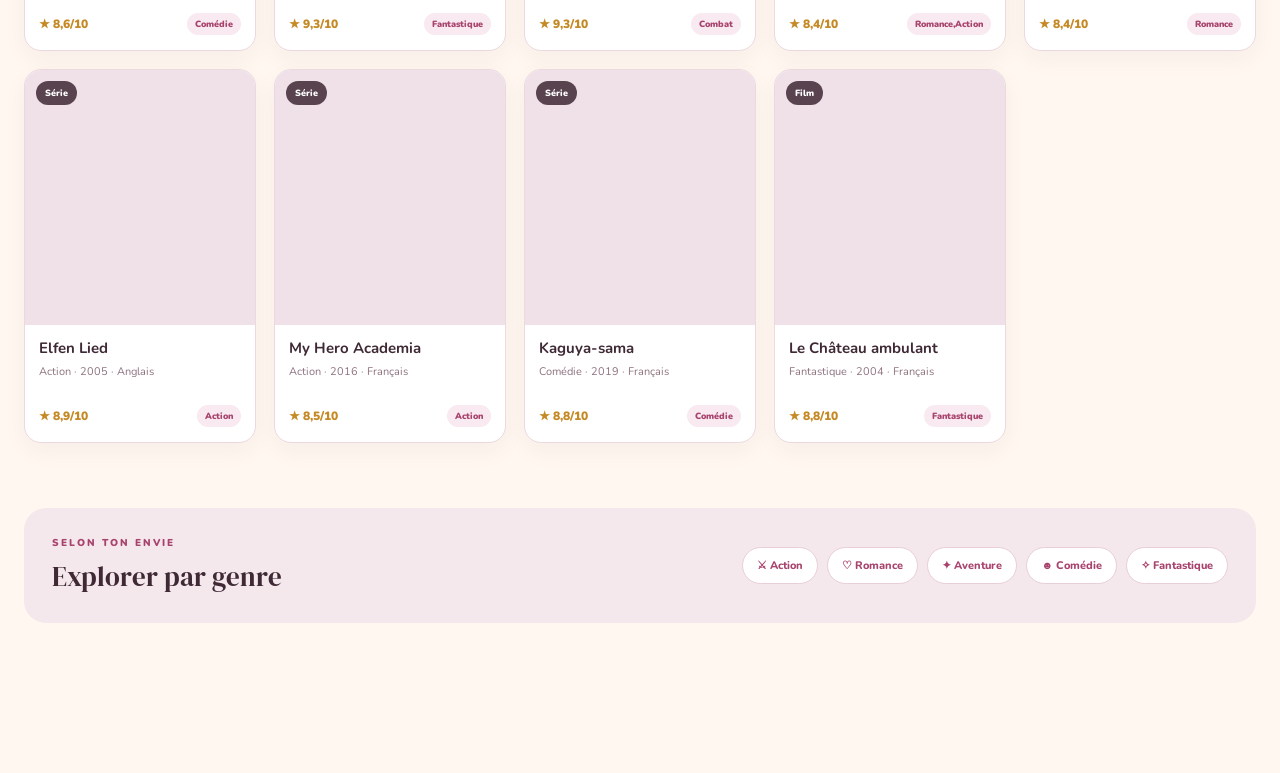
==== commit 6d7ff653: "fonction du moteur corrigé" ====
--- a/Accueil/accueil.html
+++ b/Accueil/accueil.html
@@ -316,6 +316,9 @@
             </div>
 
             <div class="anime-grid" id="filmsGrid"></div>
+            <p class="empty-state" id="filmsEmptyState" hidden>
+                Aucun film ne correspond à ta recherche ou aux filtres.
+            </p>
 
         </section>
 
@@ -336,6 +339,9 @@
             </div>
 
             <div class="anime-grid" id="seriesGrid"></div>
+            <p class="empty-state" id="seriesEmptyState" hidden>
+                Aucune série ne correspond à ta recherche ou aux filtres.
+            </p>
 
         </section>
 
--- a/navigation.css
+++ b/navigation.css
@@ -18,7 +18,7 @@
     gap: 35px;
     justify-content: space-between;
     background: rgba(255, 247, 240, .94);
-    border-bottom: 1px solid var(--line);
+    border-bottom: 0;
     position: sticky;
     top: 0;
     z-index: 20;
--- a/Accueil/accueil.css
+++ b/Accueil/accueil.css
@@ -754,7 +754,7 @@
 
 
 .site-footer {
-    border-top: 1px solid var(--line);
+    border-top: 0;
 
     padding: 35px 24px;
 
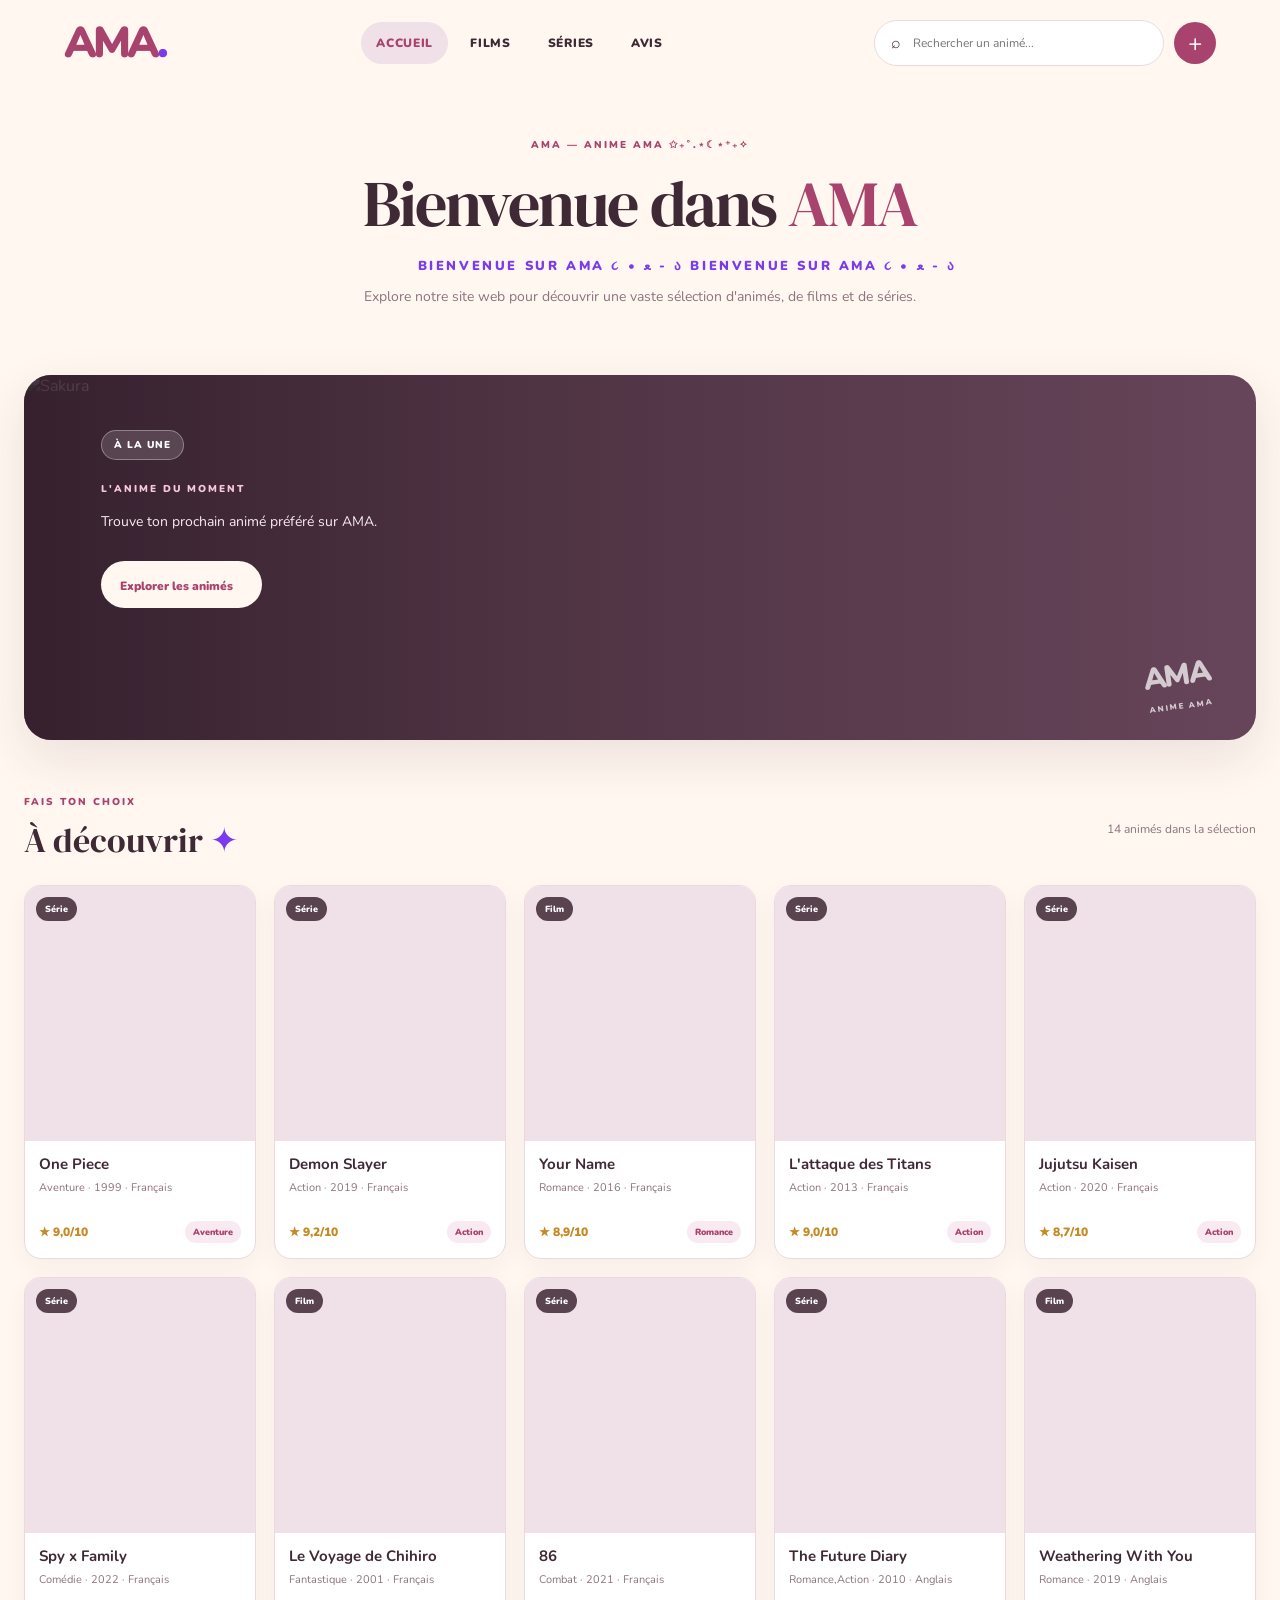
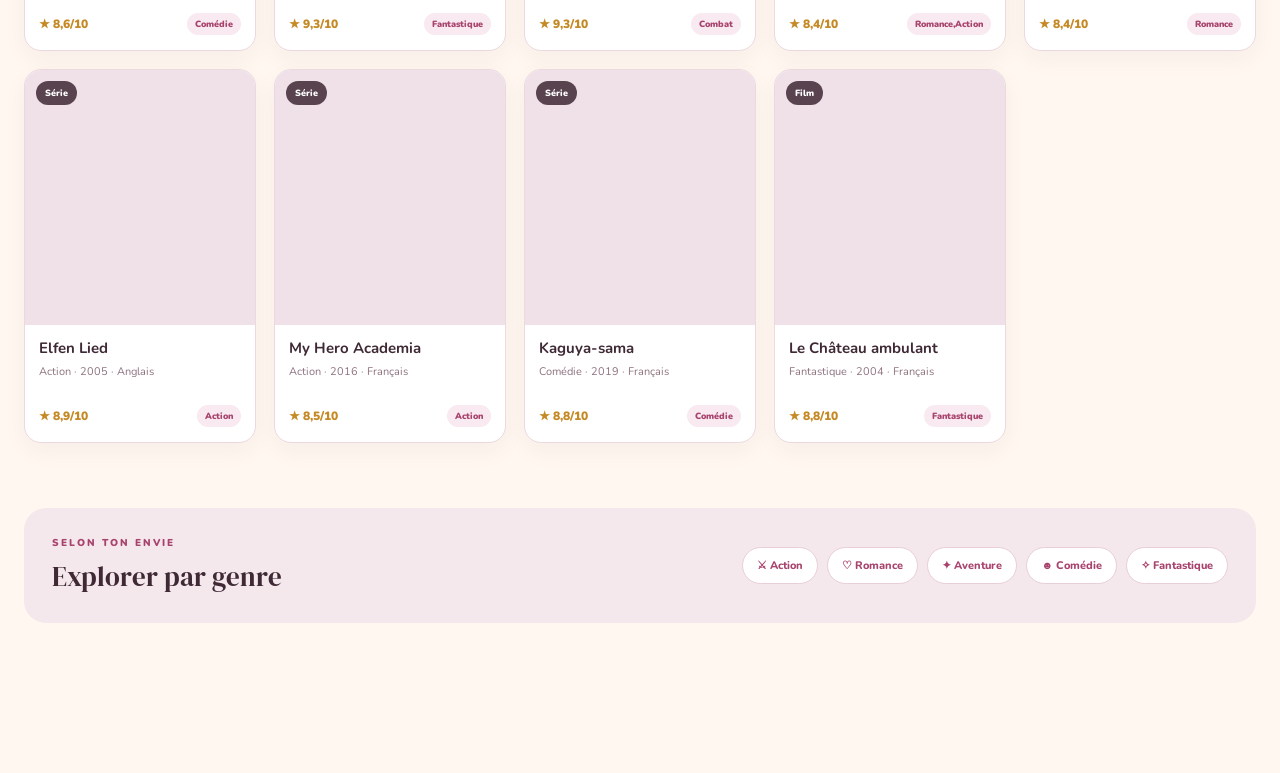
==== commit aef5a616: "moteur recherche" ====
--- a/Accueil/accueil.html
+++ b/Accueil/accueil.html
@@ -57,7 +57,7 @@
         
         <div class="header-tools">
 
-            <label class="search-box">
+            <div class="search-box">
                 <span>⌕</span>
 
                 <input
@@ -65,8 +65,20 @@
                     type="search"
                     placeholder="Rechercher un animé..."
                     autocomplete="off"
+                    role="combobox"
+                    aria-autocomplete="list"
+                    aria-controls="searchSuggestions"
+                    aria-expanded="false"
                 >
-            </label>
+
+                <div
+                    class="search-suggestions"
+                    id="searchSuggestions"
+                    role="listbox"
+                    aria-label="Suggestions d'animés"
+                    hidden
+                ></div>
+            </div>
 
             <button
                 class="plus-button"
--- a/navigation.css
+++ b/navigation.css
@@ -101,6 +101,7 @@
 }
 
 .search-box {
+    position: relative;
     width: min(290px, 26vw);
     display: flex;
     align-items: center;
@@ -111,6 +112,56 @@
     padding: 11px 16px;
 }
 
+.search-suggestions {
+    position: absolute;
+    top: calc(100% + 8px);
+    left: 0;
+    right: 0;
+    z-index: 40;
+    display: flex;
+    flex-direction: column;
+    max-height: 320px;
+    overflow-y: auto;
+    padding: 6px;
+    border: 1px solid var(--line);
+    border-radius: 14px;
+    background: var(--white);
+    box-shadow: var(--shadow);
+}
+
+.search-suggestions[hidden] {
+    display: none;
+}
+
+.search-suggestion {
+    display: flex;
+    flex-direction: column;
+    gap: 2px;
+    width: 100%;
+    padding: 9px 11px;
+    border: 0;
+    border-radius: 9px;
+    background: transparent;
+    color: var(--plum);
+    text-align: left;
+    cursor: pointer;
+}
+
+.search-suggestion:hover,
+.search-suggestion[aria-selected="true"] {
+    background: #F0E1E8;
+}
+
+.search-suggestion-title {
+    font-size: 13px;
+    font-weight: 900;
+}
+
+.search-suggestion-meta {
+    color: var(--muted);
+    font-size: 11px;
+}
+
 .search-box input {
     min-width: 0;
     width: 100%;
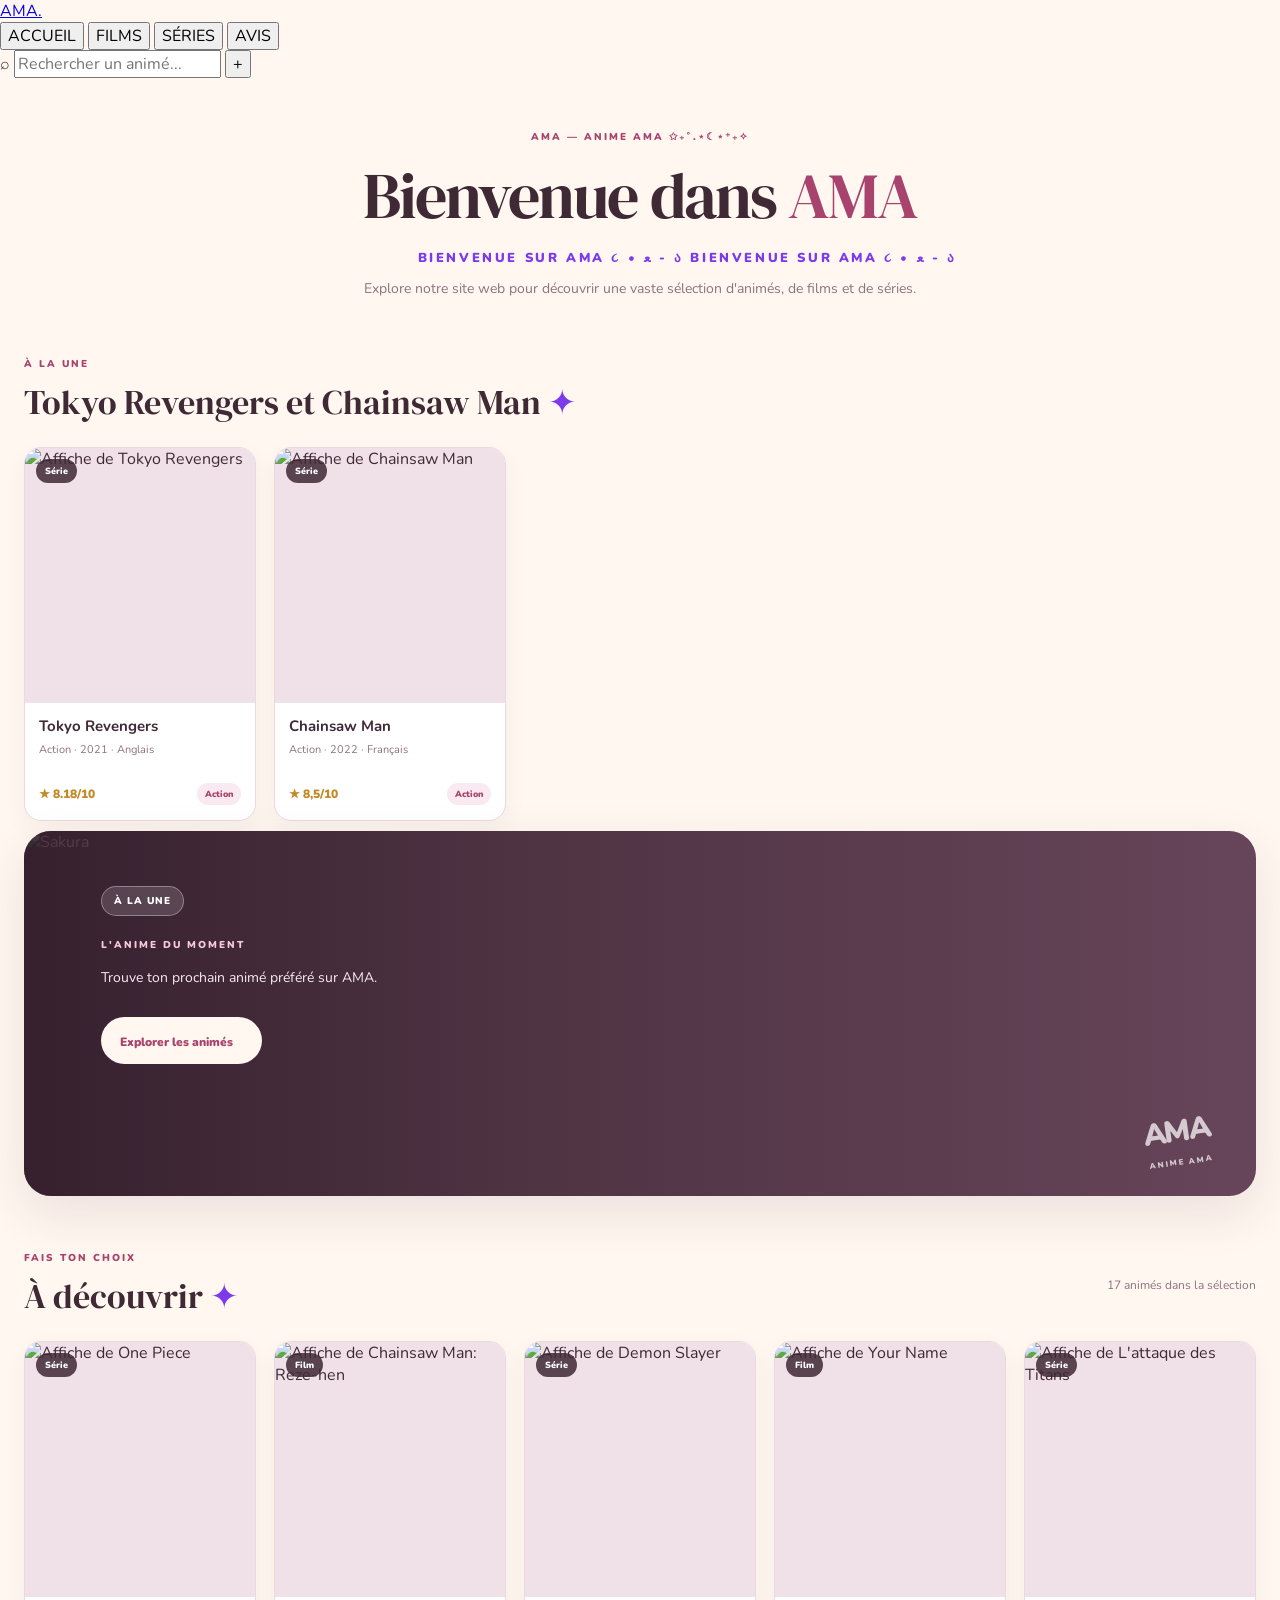
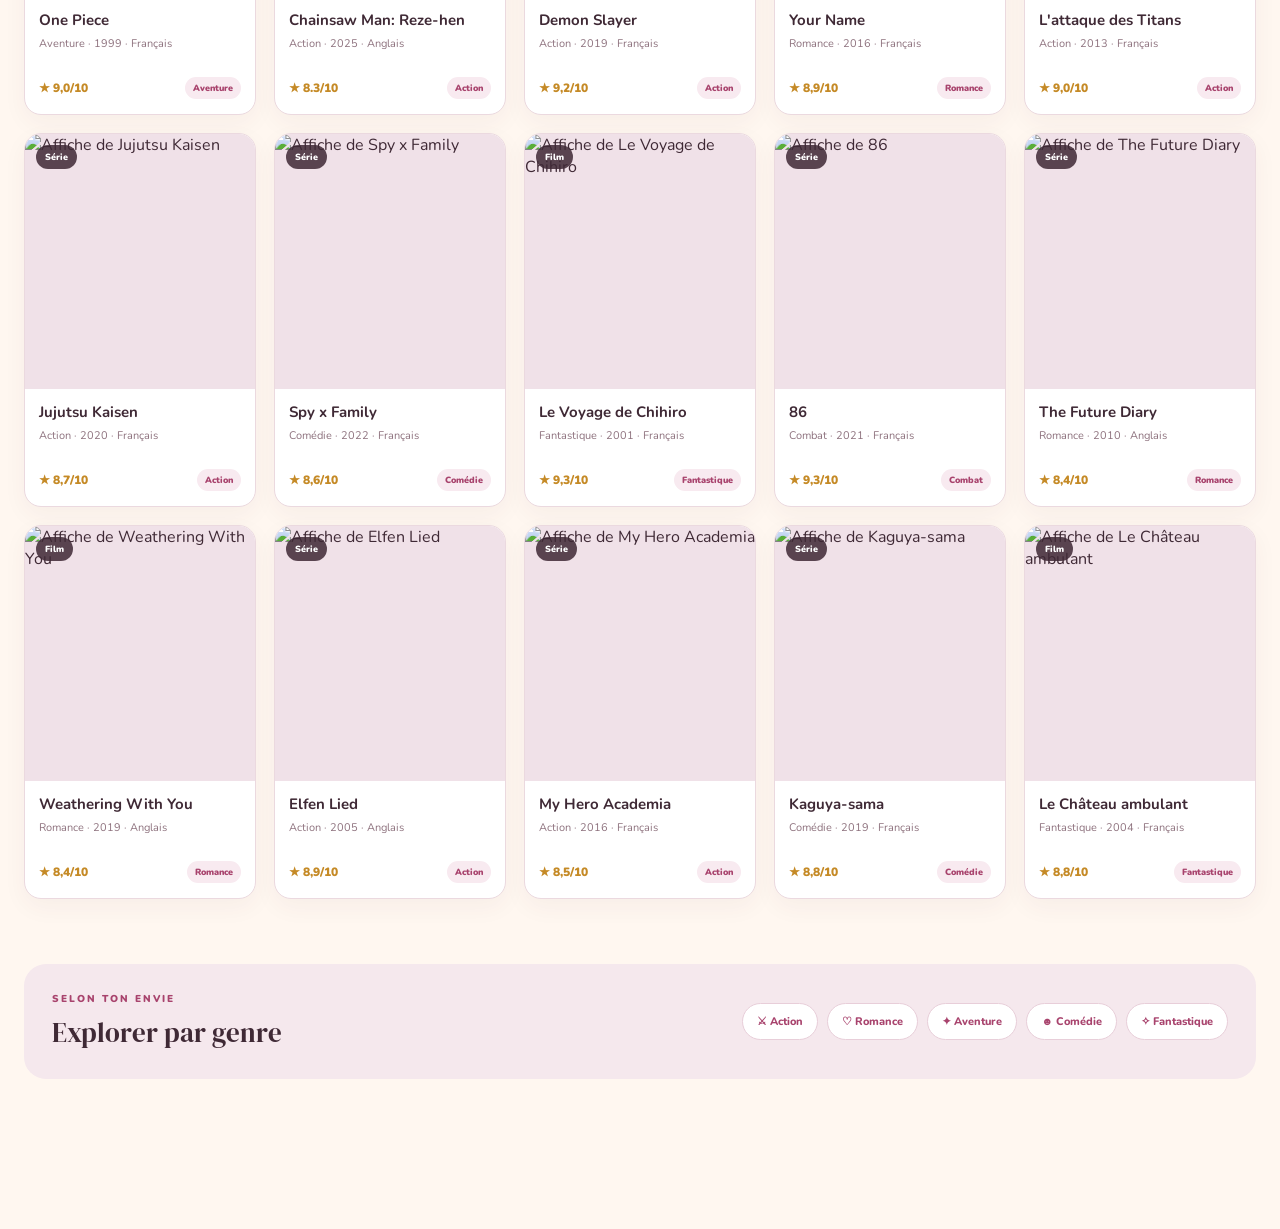
==== commit fe984021: "deux affiches" ====
--- a/Accueil/accueil.html
+++ b/Accueil/accueil.html
@@ -1,6 +1,5 @@
 <!DOCTYPE html>
 <html lang="fr">
-
 <head>
     <meta charset="UTF-8">
     <meta name="viewport" content="width=device-width, initial-scale=1.0">
@@ -11,44 +10,37 @@
 
     <link rel="preconnect" href="https://fonts.googleapis.com">
     <link rel="preconnect" href="https://fonts.gstatic.com" crossorigin>
+
     <link href="https://fonts.googleapis.com/css2?family=Nunito:wght@400;500;600;700;800;900&display=swap" rel="stylesheet">
 
-    <link rel="stylesheet" href="../navigation.css">
     <link rel="stylesheet" href="accueil.css">
     <script src="accueil.js" defer></script>
 </head>
 
+<body>
+
     
     <header class="site-header">
 
-        <a class="brand" href="accueil.html">
+        <a class="brand" href="#" data-page-link="accueil">
             AMA<span>.</span>
         </a>
 
         <nav class="main-nav">
 
-            <button class="nav-link active" data-page-link="accueil"
-                    title="Accueil - accueil.html"
-                    data-tooltip="Accueil - accueil.html">
+            <button class="nav-link active" data-page-link="accueil">
                 ACCUEIL
             </button>
 
-            <button class="nav-link" data-page-link="films"
-                    title="Films - accueil.html#page-films"
-                    data-tooltip="Films - accueil.html#page-films">
+            <button class="nav-link" data-page-link="films">
                 FILMS
             </button>
 
-            <button class="nav-link" data-page-link="series"
-                    title="Séries - accueil.html#page-series"
-                    data-tooltip="Séries - accueil.html#page-series">
+            <button class="nav-link" data-page-link="series">
                 SÉRIES
             </button>
 
-            <button class="nav-link" data-page-link="avis"
-                    title="Avis - accueil.html#pages-avis"
-                    data-tooltip="Avis - accueil.html#pages-avis"
-                    type="button">
+            <button class="nav-link" data-page-link="avis">
                 AVIS
             </button>
 
@@ -57,7 +49,7 @@
         
         <div class="header-tools">
 
-            <div class="search-box">
+            <label class="search-box">
                 <span>⌕</span>
 
                 <input
@@ -65,20 +57,10 @@
                     type="search"
                     placeholder="Rechercher un animé..."
                     autocomplete="off"
-                    role="combobox"
-                    aria-autocomplete="list"
-                    aria-controls="searchSuggestions"
-                    aria-expanded="false"
                 >
-
-                <div
-                    class="search-suggestions"
-                    id="searchSuggestions"
-                    role="listbox"
-                    aria-label="Suggestions d'animés"
-                    hidden
-                ></div>
-            </div>
+            </label>
+
+            <div class="search-suggestions" id="searchSuggestions" role="listbox" hidden></div>
 
             <button
                 class="plus-button"
@@ -204,6 +186,19 @@
         
         <section class="page-section active" id="page-accueil">
 
+            <section class="content-section featured-section">
+
+                <div class="section-heading">
+                    <div>
+                        <p class="eyebrow">À LA UNE</p>
+                        <h2>Tokyo Revengers et Chainsaw Man <span>✦</span></h2>
+                    </div>
+                </div>
+
+                <div class="anime-grid" id="featuredGrid"></div>
+
+            </section>
+
             
             <section class="hero">
 
@@ -357,177 +352,6 @@
 
         </section>
 
-
-        
-        <section class="page-section" id="page-avis">
-
-            <div class="page-title">
-
-                <p class="eyebrow">
-                    LA COMMUNAUTÉ AMA
-                </p>
-
-                <h2>Les avis <span>✦</span></h2>
-
-                <p>
-                    Lis les impressions des autres fans
-                    et partage la tienne.
-                </p>
-
-            </div>
-
-
-            <div class="review-layout">
-
-                <article class="review-feature">
-
-                    <a href="https://www.youtube.com/embed/6vMuWuWlW4I?autoplay=1"
-                       target="_blank"
-                       rel="noopener noreferrer"
-                       title="Lire la bande-annonce de Demon Slayer">
-                        <img
-                            src="https://cdn.myanimelist.net/images/anime/1171/109222.jpg"
-                            alt="Affiche de Demon Slayer"
-                        >
-                    </a>
-
-                    <div class="review-feature-info">
-
-                        <span class="pill">
-                            ANIME À L'AFFICHE
-                        </span>
-
-                        <h3>Demon Slayer</h3>
-
-                        <p>
-                            Série · Action, Fantastique · 2019
-                        </p>
-
-                        <div class="big-rating">
-                            ★ 9,2 <small>/ 10</small>
-                        </div>
-
-                    </div>
-
-                </article>
-
-
-                <div class="reviews-column">
-
-                    <div class="reviews-heading">
-
-                        <div>
-                            <p class="eyebrow">
-                                CE QU'EN PENSE LA COMMUNAUTÉ
-                            </p>
-
-                            <h3>Avis des utilisateurs</h3>
-                        </div>
-
-                        <span class="review-count">
-                            3 avis
-                        </span>
-
-                    </div>
-
-
-                    <form class="review-form" id="reviewForm">
-
-                        <label for="reviewName">
-                            Ton pseudo
-                        </label>
-
-                        <input
-                            id="reviewName"
-                            name="reviewName"
-                            maxlength="24"
-                            placeholder="Ex. AnimeFan"
-                            required
-                        >
-
-
-                        <label for="reviewRating">
-                            Ta note sur 10
-                        </label>
-
-                        <select id="reviewRating" name="reviewRating">
-                            <option value="10">10 / 10</option>
-                            <option value="9" selected>9 / 10</option>
-                            <option value="8">8 / 10</option>
-                            <option value="7">7 / 10</option>
-                            <option value="6">6 / 10</option>
-                            <option value="5">5 / 10</option>
-                            <option value="4">4 / 10</option>
-                            <option value="3">3 / 10</option>
-                            <option value="2">2 / 10</option>
-                            <option value="1">1 / 10</option>
-                        </select>
-
-
-                        <label for="reviewText">
-                            Ton commentaire
-                        </label>
-
-                        <textarea
-                            id="reviewText"
-                            name="reviewText"
-                            rows="3"
-                            maxlength="400"
-                            placeholder="Qu'as-tu pensé de cet animé ?"
-                            required
-                        ></textarea>
-
-
-                        <button class="button button-primary" type="submit">
-                            Publier mon avis ↗
-                        </button>
-
-                    </form>
-
-
-                    <div class="review-list" id="reviewList">
-
-                        <article class="review-card">
-                            <div class="review-top">
-                                <strong>MangaFan</strong>
-                                <span>★ 10/10</span>
-                            </div>
-                            <p>
-                                Une animation magnifique et une
-                                histoire très touchante. J'ai adoré !
-                            </p>
-                        </article>
-
-                        <article class="review-card">
-                            <div class="review-top">
-                                <strong>Yuki_07</strong>
-                                <span>★ 9/10</span>
-                            </div>
-                            <p>
-                                Les personnages sont attachants
-                                et les combats impressionnants.
-                            </p>
-                        </article>
-
-                        <article class="review-card">
-                            <div class="review-top">
-                                <strong>OtakuLuna</strong>
-                                <span>★ 8/10</span>
-                            </div>
-                            <p>
-                                Une très belle série,
-                                avec beaucoup d'émotion.
-                            </p>
-                        </article>
-
-                    </div>
-
-                </div>
-
-            </div>
-
-        </section>
-
     </main>
 </body>
 </html>
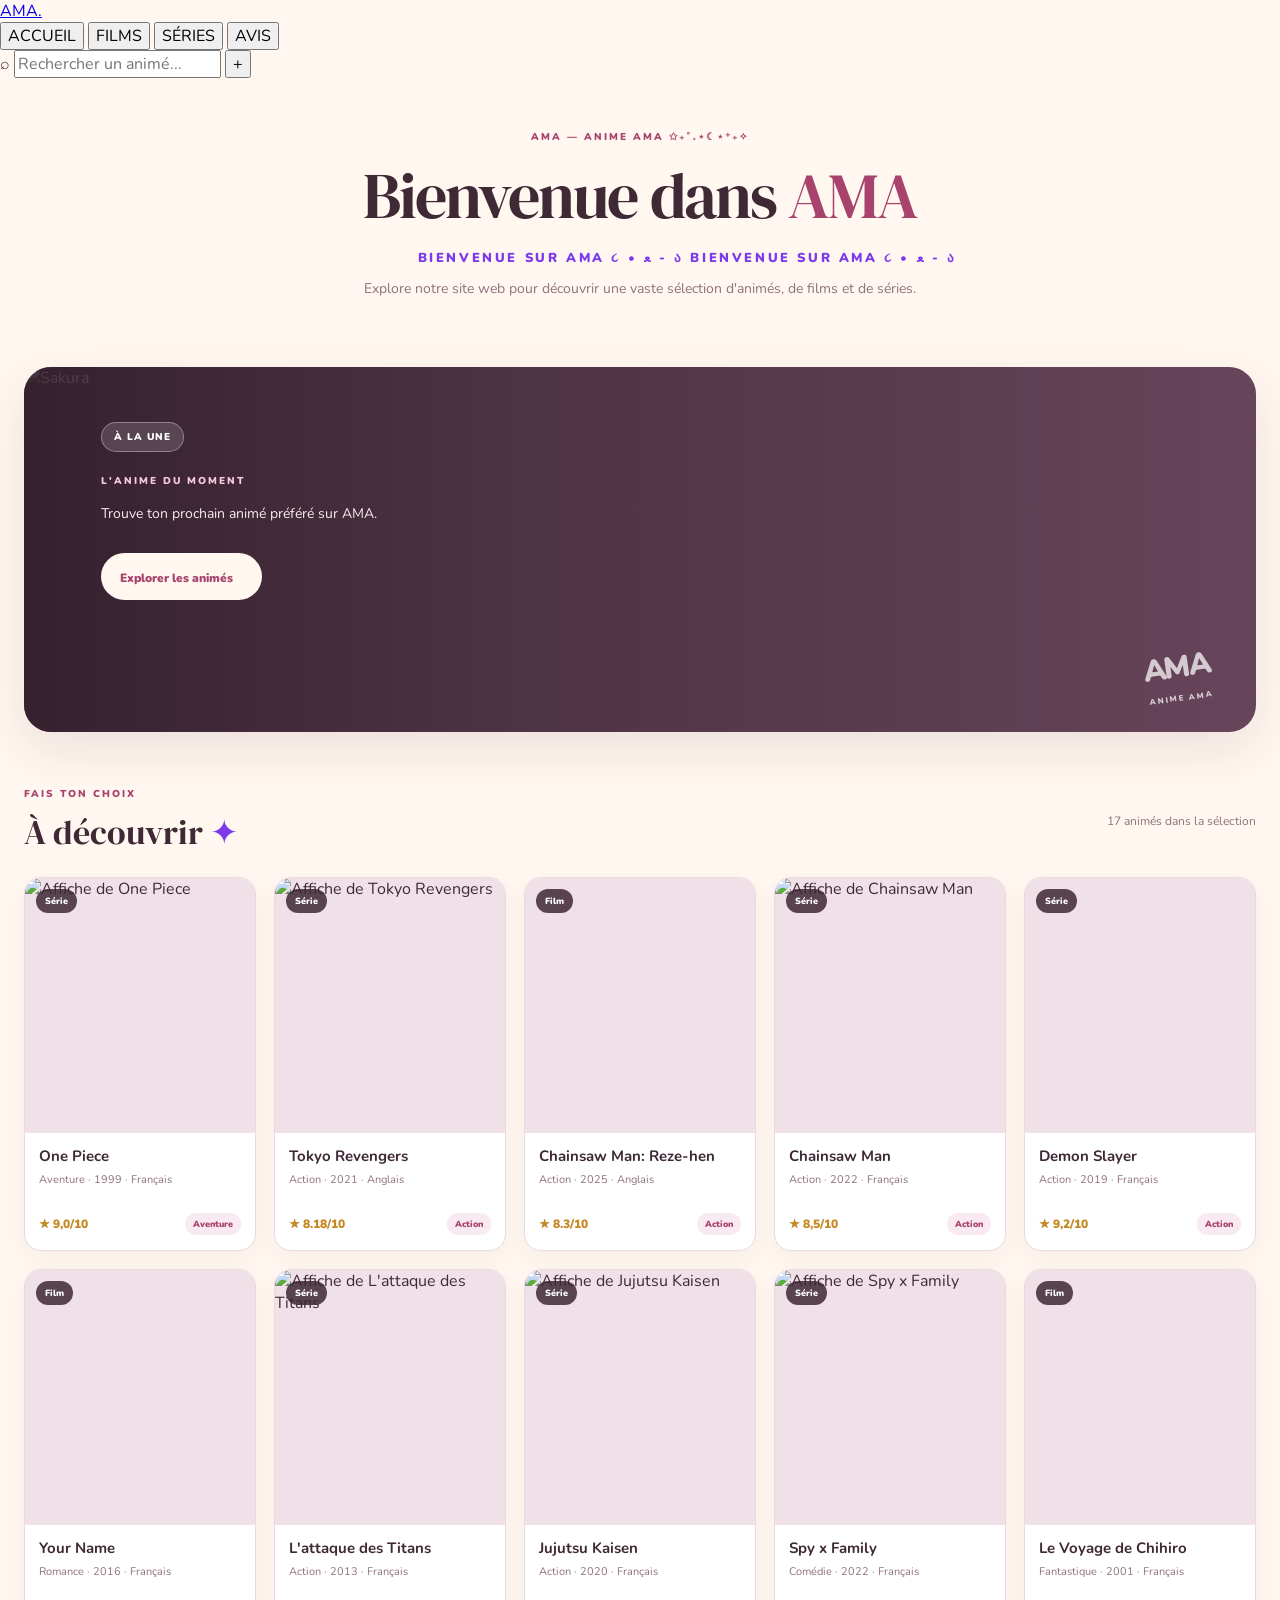
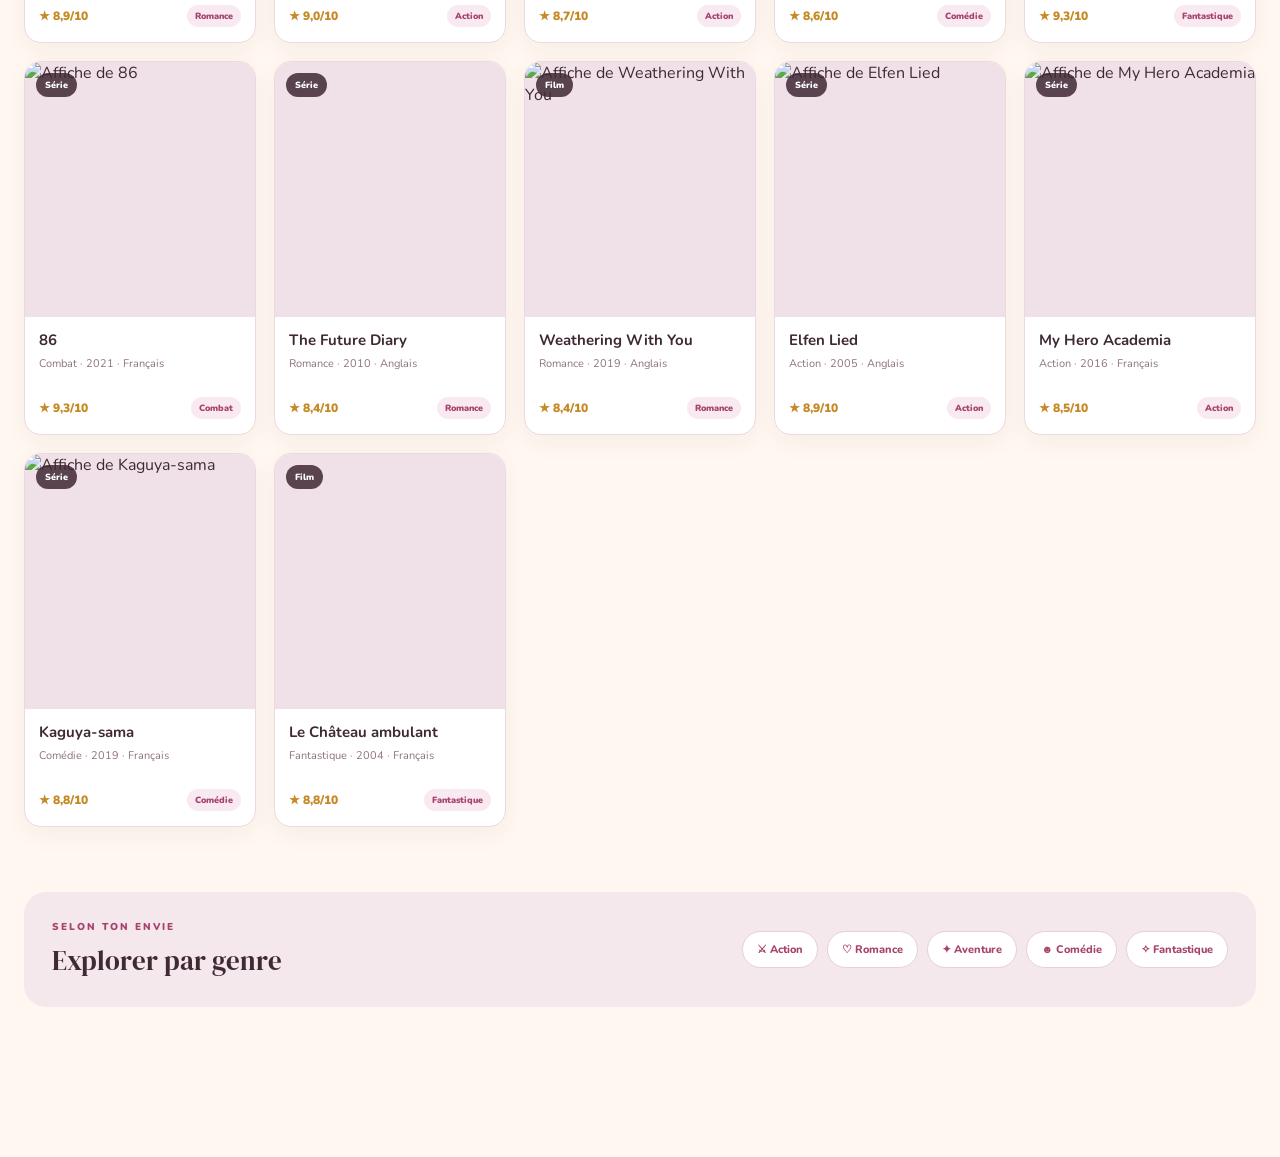
==== commit e249043c: "affiches" ====
--- a/Accueil/accueil.html
+++ b/Accueil/accueil.html
@@ -185,20 +185,6 @@
 
         
         <section class="page-section active" id="page-accueil">
-
-            <section class="content-section featured-section">
-
-                <div class="section-heading">
-                    <div>
-                        <p class="eyebrow">À LA UNE</p>
-                        <h2>Tokyo Revengers et Chainsaw Man <span>✦</span></h2>
-                    </div>
-                </div>
-
-                <div class="anime-grid" id="featuredGrid"></div>
-
-            </section>
-
             
             <section class="hero">
 
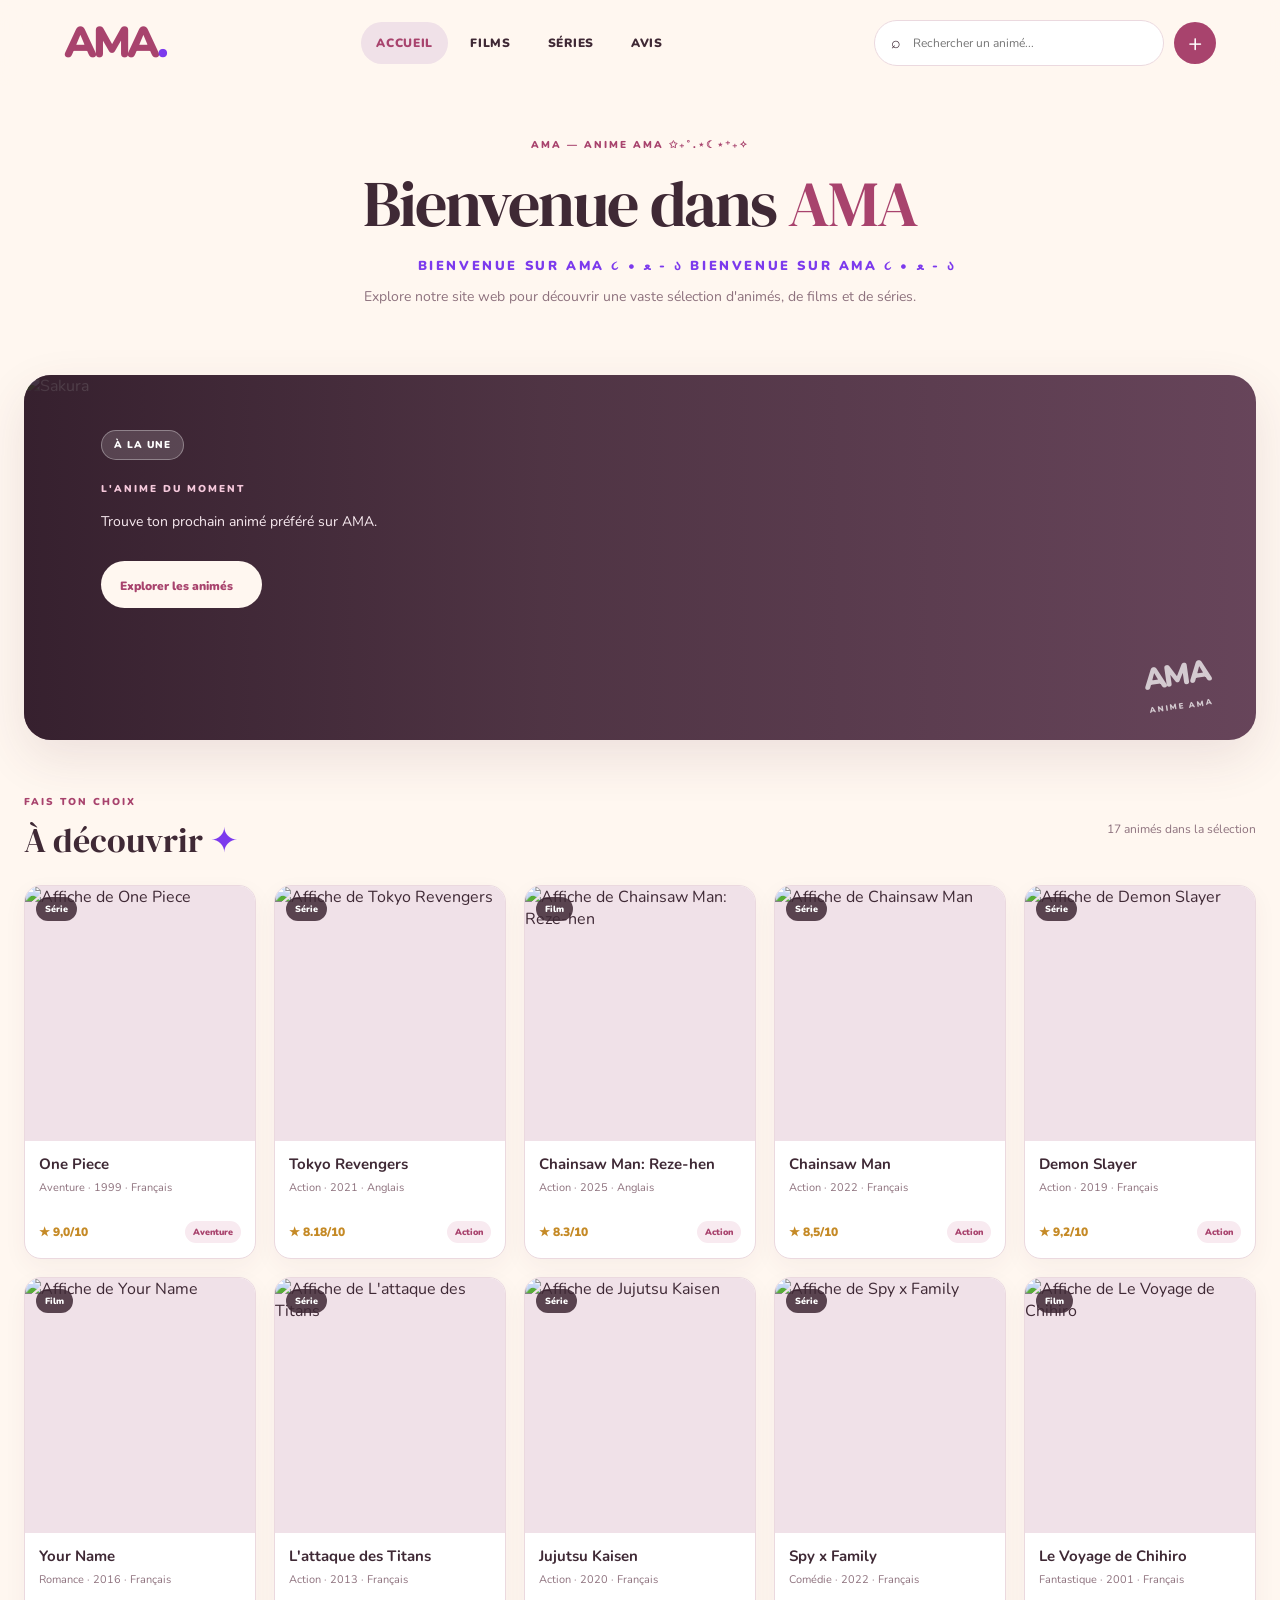
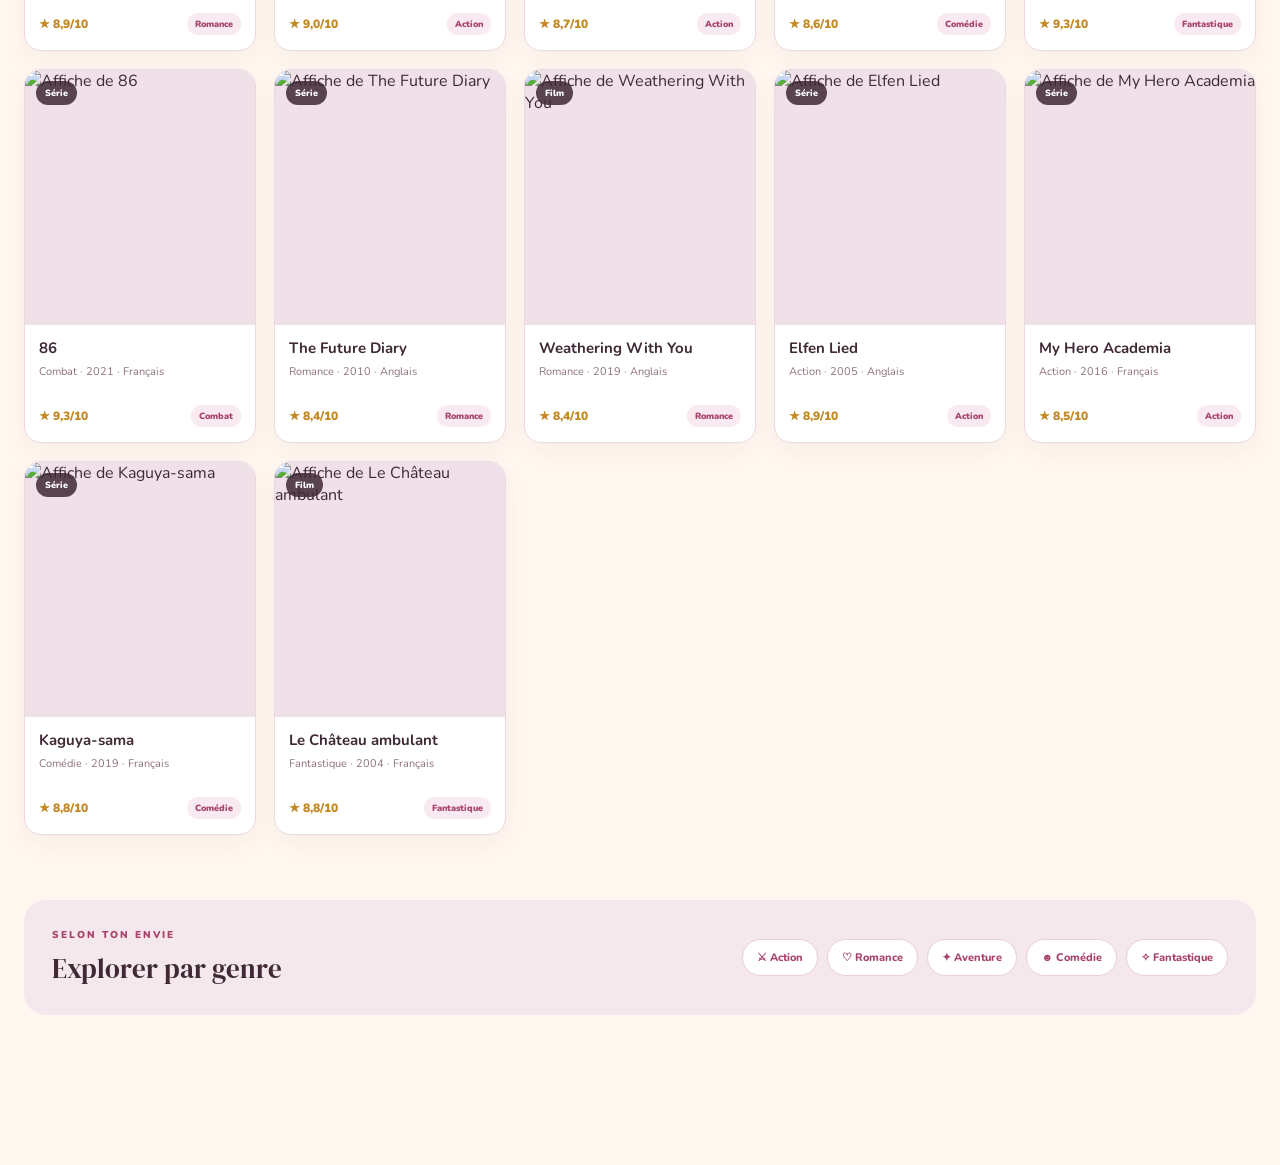
==== commit 33230739: "a decouvrir tokyo revenger chainsaw man final" ====
--- a/Accueil/accueil.html
+++ b/Accueil/accueil.html
@@ -13,6 +13,7 @@
 
     <link href="https://fonts.googleapis.com/css2?family=Nunito:wght@400;500;600;700;800;900&display=swap" rel="stylesheet">
 
+    <link rel="stylesheet" href="../navigation.css">
     <link rel="stylesheet" href="accueil.css">
     <script src="accueil.js" defer></script>
 </head>
@@ -49,7 +50,7 @@
         
         <div class="header-tools">
 
-            <label class="search-box">
+            <div class="search-box">
                 <span>⌕</span>
 
                 <input
@@ -57,10 +58,20 @@
                     type="search"
                     placeholder="Rechercher un animé..."
                     autocomplete="off"
+                    role="combobox"
+                    aria-autocomplete="list"
+                    aria-controls="searchSuggestions"
+                    aria-expanded="false"
                 >
-            </label>
-
-            <div class="search-suggestions" id="searchSuggestions" role="listbox" hidden></div>
+
+                <div
+                    class="search-suggestions"
+                    id="searchSuggestions"
+                    role="listbox"
+                    aria-label="Suggestions d'animés"
+                    hidden
+                ></div>
+            </div>
 
             <button
                 class="plus-button"
@@ -338,6 +349,168 @@
 
         </section>
 
+        <section class="page-section" id="page-avis">
+
+            <div class="page-title">
+
+                <p class="eyebrow">
+                    LA COMMUNAUTÉ AMA
+                </p>
+
+                <h2>Les avis <span>✦</span></h2>
+
+                <p>
+                    Lis les impressions des autres fans
+                    et partage la tienne.
+                </p>
+
+            </div>
+
+            <div class="review-layout">
+
+                <article class="review-feature">
+
+                    <a href="https://www.youtube.com/embed/6vMuWuWlW4I?autoplay=1"
+                       target="_blank"
+                       rel="noopener noreferrer"
+                       title="Lire la bande-annonce de Demon Slayer">
+                        <img
+                            src="https://cdn.myanimelist.net/images/anime/1171/109222.jpg"
+                            alt="Affiche de Demon Slayer"
+                        >
+                    </a>
+
+                    <div class="review-feature-info">
+
+                        <span class="pill">
+                            ANIME À L'AFFICHE
+                        </span>
+
+                        <h3>Demon Slayer</h3>
+
+                        <p>
+                            Série · Action, Fantastique · 2019
+                        </p>
+
+                        <div class="big-rating">
+                            ★ 9,2 <small>/ 10</small>
+                        </div>
+
+                    </div>
+
+                </article>
+
+                <div class="reviews-column">
+
+                    <div class="reviews-heading">
+
+                        <div>
+                            <p class="eyebrow">
+                                CE QU'EN PENSE LA COMMUNAUTÉ
+                            </p>
+
+                            <h3>Avis des utilisateurs</h3>
+                        </div>
+
+                        <span class="review-count">
+                            3 avis
+                        </span>
+
+                    </div>
+
+                    <form class="review-form" id="reviewForm">
+
+                        <label for="reviewName">
+                            Ton pseudo
+                        </label>
+
+                        <input
+                            id="reviewName"
+                            name="reviewName"
+                            maxlength="24"
+                            placeholder="Ex. AnimeFan"
+                            required
+                        >
+
+                        <label for="reviewRating">
+                            Ta note sur 10
+                        </label>
+
+                        <select id="reviewRating" name="reviewRating">
+                            <option value="10">10 / 10</option>
+                            <option value="9" selected>9 / 10</option>
+                            <option value="8">8 / 10</option>
+                            <option value="7">7 / 10</option>
+                            <option value="6">6 / 10</option>
+                            <option value="5">5 / 10</option>
+                            <option value="4">4 / 10</option>
+                            <option value="3">3 / 10</option>
+                            <option value="2">2 / 10</option>
+                            <option value="1">1 / 10</option>
+                        </select>
+
+                        <label for="reviewText">
+                            Ton commentaire
+                        </label>
+
+                        <textarea
+                            id="reviewText"
+                            name="reviewText"
+                            rows="3"
+                            maxlength="400"
+                            placeholder="Qu'as-tu pensé de cet animé ?"
+                            required
+                        ></textarea>
+
+                        <button class="button button-primary" type="submit">
+                            Publier mon avis ↗
+                        </button>
+
+                    </form>
+
+                    <div class="review-list" id="reviewList">
+
+                        <article class="review-card">
+                            <div class="review-top">
+                                <strong>MangaFan</strong>
+                                <span>★ 10/10</span>
+                            </div>
+                            <p>
+                                Une animation magnifique et une
+                                histoire très touchante. J'ai adoré !
+                            </p>
+                        </article>
+
+                        <article class="review-card">
+                            <div class="review-top">
+                                <strong>Yuki_07</strong>
+                                <span>★ 9/10</span>
+                            </div>
+                            <p>
+                                Les personnages sont attachants
+                                et les combats impressionnants.
+                            </p>
+                        </article>
+
+                        <article class="review-card">
+                            <div class="review-top">
+                                <strong>OtakuLuna</strong>
+                                <span>★ 8/10</span>
+                            </div>
+                            <p>
+                                Une très belle série,
+                                avec beaucoup d'émotion.
+                            </p>
+                        </article>
+
+                    </div>
+
+                </div>
+
+            </div>
+
+        </section>
+
     </main>
 </body>
 </html>
--- a/navigation.css
+++ b/navigation.css
@@ -0,0 +1,231 @@
+:root {
+    --cream: #FFF7F0;
+    --pink: #A8436D;
+    --purple: #7C3AED;
+    --plum: #3F2935;
+    --ink: #35252E;
+    --muted: #8E727E;
+    --line: #EBD9DF;
+    --white: #FFFFFF;
+    --shadow: 0 18px 50px rgba(88, 44, 65, .11);
+}
+
+.site-header {
+    min-height: 86px;
+    padding: 15px clamp(20px, 5vw, 76px);
+    display: flex;
+    align-items: center;
+    gap: 35px;
+    justify-content: space-between;
+    background: rgba(255, 247, 240, .94);
+    border-bottom: 0;
+    position: sticky;
+    top: 0;
+    z-index: 20;
+    backdrop-filter: blur(14px);
+}
+
+.brand {
+    color: var(--pink);
+    font-family: "Nunito", "Segoe UI", sans-serif;
+    font-weight: 900;
+    letter-spacing: -4px;
+    font-size: 43px;
+    line-height: 1;
+    text-decoration: none;
+}
+
+.brand span {
+    color: var(--purple);
+}
+
+.main-nav {
+    display: flex;
+    align-items: center;
+    gap: 7px;
+}
+
+.nav-link {
+    position: relative;
+    border: 0;
+    background: transparent;
+    color: var(--plum);
+    font-weight: 900;
+    letter-spacing: .06em;
+    font-size: 12px;
+    padding: 13px 15px;
+    border-radius: 30px;
+    text-decoration: none;
+    transition: .2s;
+}
+
+.nav-link:hover,
+.nav-link.active {
+    background: #F0E1E8;
+    color: var(--pink);
+}
+
+.nav-link[data-tooltip]::after {
+    content: attr(data-tooltip);
+    position: absolute;
+    left: 50%;
+    bottom: -46px;
+    z-index: 30;
+    transform: translateX(-50%) translateY(-4px);
+    width: max-content;
+    max-width: 260px;
+    padding: 8px 11px;
+    border-radius: 8px;
+    background: var(--plum);
+    color: var(--white);
+    box-shadow: 0 8px 24px rgba(63, 41, 53, .18);
+    font-size: 11px;
+    font-weight: 700;
+    letter-spacing: 0;
+    line-height: 1.3;
+    opacity: 0;
+    pointer-events: none;
+    transition: opacity .15s ease, transform .15s ease;
+}
+
+.nav-link[data-tooltip]:hover::after,
+.nav-link[data-tooltip]:focus-visible::after {
+    opacity: 1;
+    transform: translateX(-50%) translateY(0);
+}
+
+.header-tools {
+    display: flex;
+    gap: 10px;
+    align-items: center;
+}
+
+.search-box {
+    position: relative;
+    width: min(290px, 26vw);
+    display: flex;
+    align-items: center;
+    gap: 10px;
+    background: var(--white);
+    border: 1px solid var(--line);
+    border-radius: 30px;
+    padding: 11px 16px;
+}
+
+.search-suggestions {
+    position: absolute;
+    top: calc(100% + 8px);
+    left: 0;
+    right: 0;
+    z-index: 40;
+    display: flex;
+    flex-direction: column;
+    max-height: 320px;
+    overflow-y: auto;
+    padding: 6px;
+    border: 1px solid var(--line);
+    border-radius: 14px;
+    background: var(--white);
+    box-shadow: var(--shadow);
+}
+
+.search-suggestions[hidden] {
+    display: none;
+}
+
+.search-suggestion {
+    display: flex;
+    flex-direction: column;
+    gap: 2px;
+    width: 100%;
+    padding: 9px 11px;
+    border: 0;
+    border-radius: 9px;
+    background: transparent;
+    color: var(--plum);
+    text-align: left;
+    cursor: pointer;
+}
+
+.search-suggestion:hover,
+.search-suggestion[aria-selected="true"] {
+    background: #F0E1E8;
+}
+
+.search-suggestion-title {
+    font-size: 13px;
+    font-weight: 900;
+}
+
+.search-suggestion-meta {
+    color: var(--muted);
+    font-size: 11px;
+}
+
+.search-box input {
+    min-width: 0;
+    width: 100%;
+    border: 0;
+    outline: 0;
+    background: transparent;
+    color: var(--ink);
+    font-size: 12px;
+}
+
+.plus-button {
+    width: 42px;
+    height: 42px;
+    flex: 0 0 42px;
+    border: 0;
+    border-radius: 50%;
+    background: var(--pink);
+    color: var(--white);
+    font-size: 24px;
+    font-weight: 400;
+}
+
+@media (max-width: 1000px) {
+    .site-header {
+        flex-wrap: wrap;
+        gap: 12px;
+    }
+
+    .main-nav {
+        order: 3;
+        width: 100%;
+        justify-content: center;
+    }
+
+    .header-tools {
+        margin-left: auto;
+    }
+}
+
+@media (max-width: 650px) {
+    .site-header {
+        padding: 14px 17px;
+    }
+
+    .brand {
+        font-size: 36px;
+    }
+
+    .main-nav {
+        overflow-x: auto;
+        justify-content: flex-start;
+    }
+
+    .nav-link {
+        padding: 10px 12px;
+        font-size: 10px;
+    }
+
+    .header-tools {
+        width: 100%;
+    }
+
+    .search-box {
+        width: 100%;
+        flex: 1;
+    }
+}
